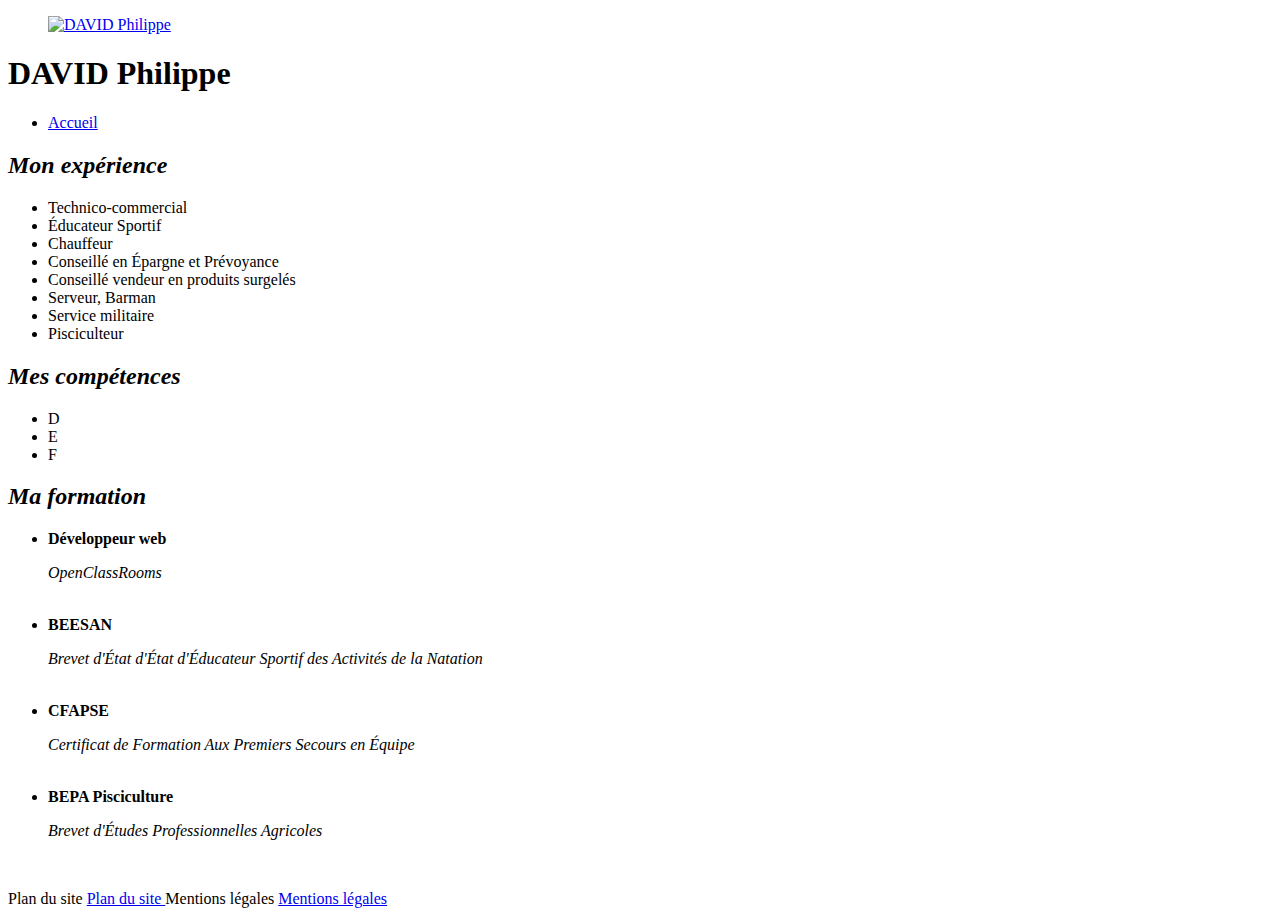
==== index.html @ e21636b9 "remove balise article and aside" ====
<!DOCTYPE html>
<html lang="fr">
<head>
	<meta charset="UTF-8">
	<link rel="stylesheet" type="text/css" href="style.css">
	<title>Curiculum vitae de Philippe DAVID</title>
</head>

<body>
	<header><!-- en_tête_de_page -->
		<figure>
			<a href="images/DAVID_Philippe.jpg" class="DAVID_Philippe"><img src="images/DAVID_Philippe_small.jpg" alt="DAVID Philippe"></a>
		</figure>

		<H1>DAVID Philippe</H1>
	</header>

	<nav><!-- menu -->
		<ul>
			<li><a href="#">Accueil</a></li>
		</ul>
	</nav>

	<section><!-- expérience -->
		<H2><em>Mon expérience</em></H2>
			<ul>
				<li>Technico-commercial</li>
				<li>Éducateur Sportif</li>
				<li>Chauffeur</li>
				<li>Conseillé en Épargne et Prévoyance</li>
				<li>Conseillé vendeur en produits surgelés</li>
				<li>Serveur, Barman</li>
				<li>Service militaire</li>
				<LI>Pisciculteur</LI>
			</ul>
	</section>

	<section><!-- compétences -->
		<H2><em>Mes compétences</em></H2>
			<ul>
				<li>D</li>
				<li>E</li>
				<li>F</li>
			</ul>
	</section>

	<section><!-- formation -->
		<H2><em>Ma formation</em></H2>
			<ul>
				<li><strong>Développeur web</strong><p><em>OpenClassRooms</em></p><br /></li>
					
				<li><strong>BEESAN</strong><p><em>Brevet d'État d'État d'Éducateur Sportif des Activités de la Natation</em></p><br /></li>
					
				<li><strong>CFAPSE</strong><p><em>Certificat de Formation Aux Premiers Secours en Équipe</em></p><br /></li>
					
				<li><strong>BEPA Pisciculture</strong><p><em>Brevet d'Études Professionnelles Agricoles</em></p><br /></li>
					
			</ul>
	</section>

	<footer><!-- pied_de_page -->
		<p>Plan du site
		<a href="#">Plan du site </a>Mentions légales
		<a href="#">Mentions légales </a>
		</p>

	</footer>

</body>
</html>
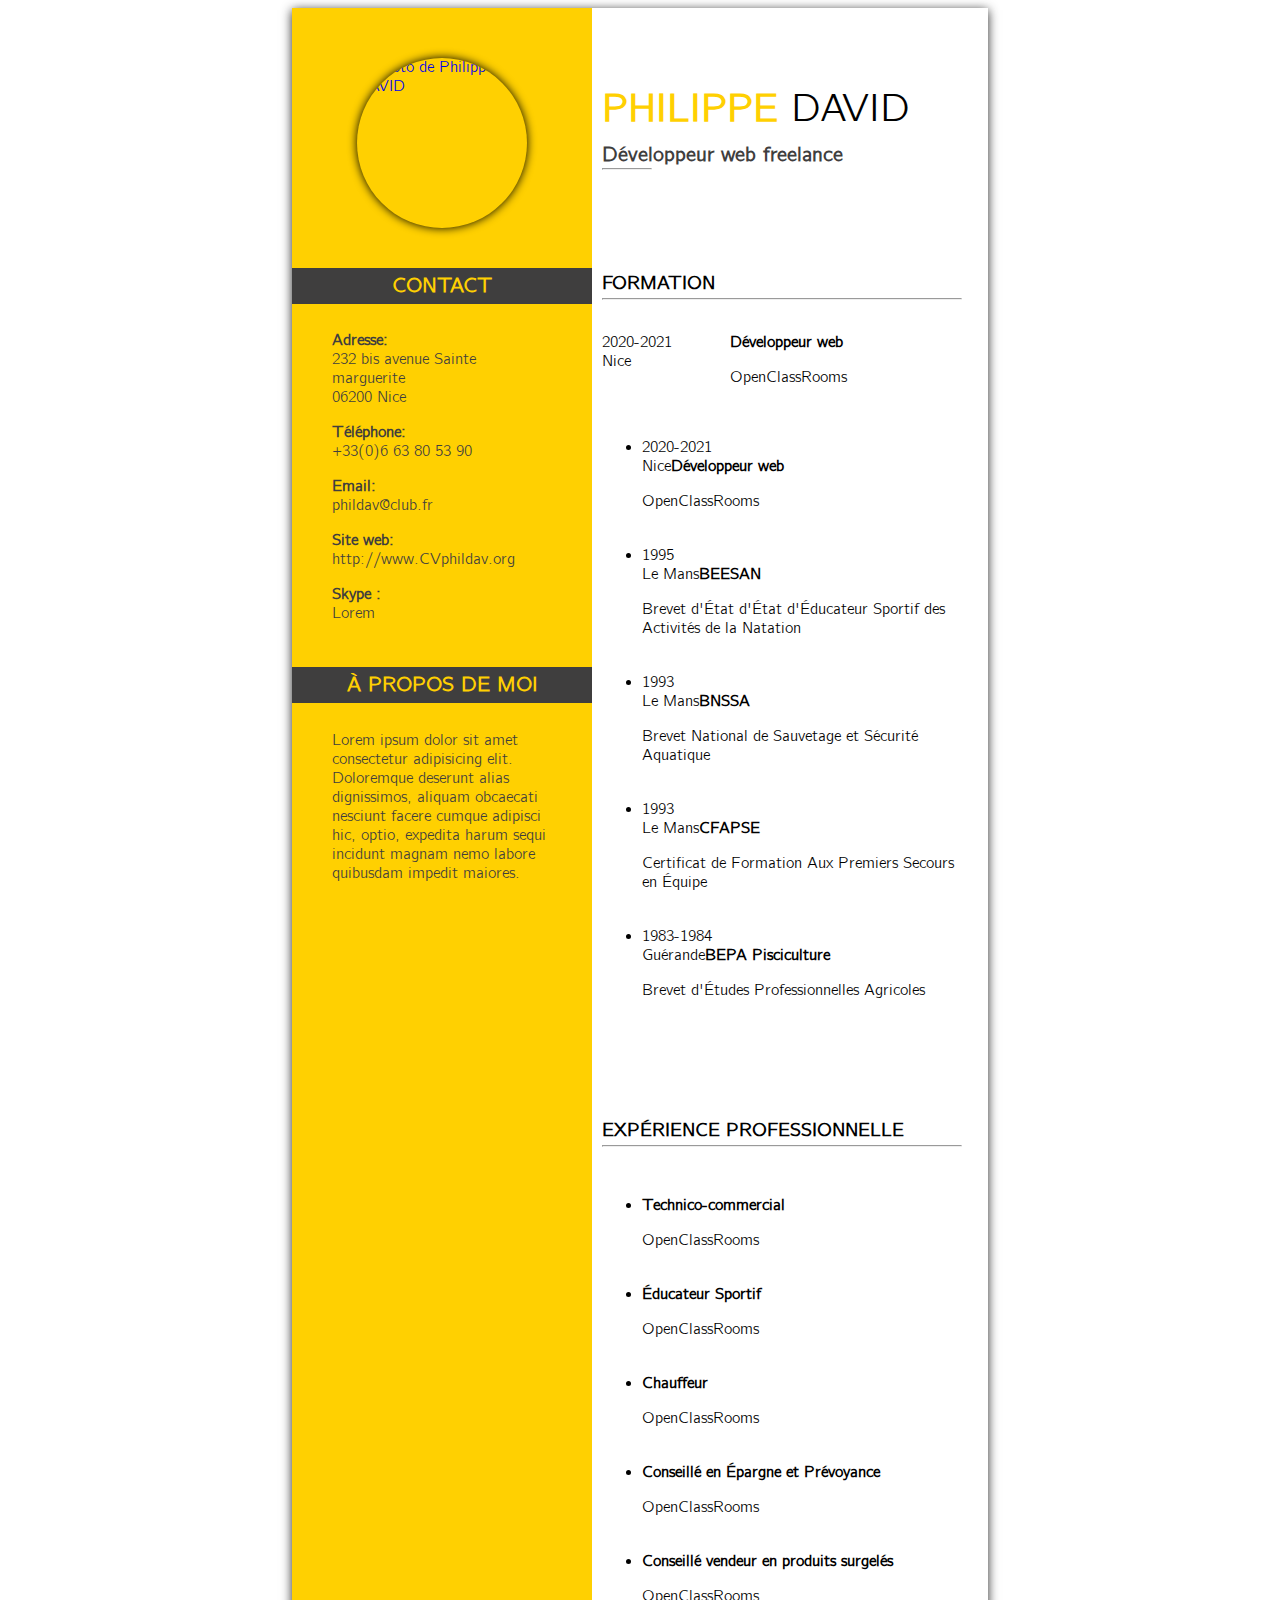
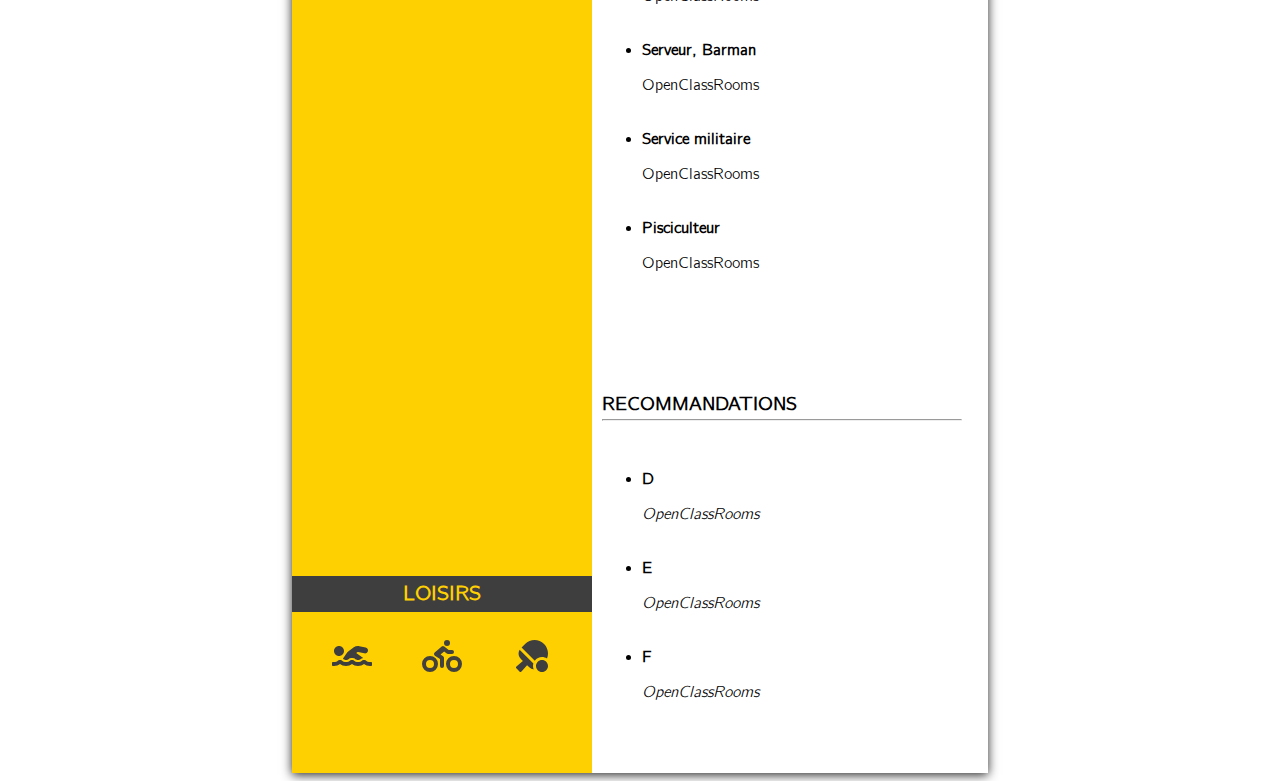
==== commit 7f5eae6e: "Changement de graphisme" ====
--- a/index.html
+++ b/index.html
@@ -2,69 +2,95 @@
 <html lang="fr">
 <head>
 	<meta charset="UTF-8">
-	<link rel="stylesheet" type="text/css" href="style.css">
-	<title>Curiculum vitae de Philippe DAVID</title>
+	<meta name="viewport" content="width=device-width, initial-scale=1.0" />
+	<link rel="stylesheet" href="style.css" />
+	<title>CV de Philippe DAVID</title>
 </head>
 
 <body>
-	<header><!-- en_tête_de_page -->
-		<figure>
-			<a href="images/DAVID_Philippe.jpg" class="DAVID_Philippe"><img src="images/DAVID_Philippe_small.jpg" alt="DAVID Philippe"></a>
-		</figure>
+	<div class="bloc_page">
 
-		<H1>DAVID Philippe</H1>
-	</header>
+		<div id="liseret"><!-- liseret gauche -->
+			<p><a href="images/DAVID_Philippe.jpg" target="_blank"><img src="images/DAVID_Philippe_small.jpg" class="photo_identite" alt="Photo de Philippe DAVID" /></a></p>
+			<section id="contact">
+				<h4 id="titre1">Contact</h4>
+				<p id="adress"><strong>Adresse:</strong><br />232 bis avenue Sainte marguerite<br /> 06200 Nice</p>
+				<p id="tel"><strong>Téléphone:</strong><br />+33(0)6 63 80 53 90</p>
+				<p id="email"><strong>Email:</strong><br />phildav@club.fr</p>
+				<p id="site"><strong>Site web:</strong><br />http://www.CVphildav.org</p>
+				<p id="skype"><strong>Skype :</strong><br />Lorem</p>
+			</section>
 
-	<nav><!-- menu -->
-		<ul>
-			<li><a href="#">Accueil</a></li>
-		</ul>
-	</nav>
+			<section id="apropos">
+				<h4 id="titre2">à propos de moi</h4>
+				<p id="text1">Lorem ipsum dolor sit amet consectetur adipisicing elit. Doloremque deserunt alias dignissimos, aliquam obcaecati nesciunt facere cumque adipisci hic, optio, expedita harum sequi incidunt magnam nemo labore quibusdam impedit maiores.</p>
+			</section>
 
-	<section><!-- expérience -->
-		<H2><em>Mon expérience</em></H2>
-			<ul>
-				<li>Technico-commercial</li>
-				<li>Éducateur Sportif</li>
-				<li>Chauffeur</li>
-				<li>Conseillé en Épargne et Prévoyance</li>
-				<li>Conseillé vendeur en produits surgelés</li>
-				<li>Serveur, Barman</li>
-				<li>Service militaire</li>
-				<LI>Pisciculteur</LI>
-			</ul>
-	</section>
+			<section id="loisirs">
+				<h4 id="titre3">Loisirs</h4>
+				<div id="icons">
+					<img src="images/swimmer-solid.svg" class="natation" alt="Natation">
+					<img src="images/biking-solid.svg" class="vtt" alt="VTT">
+					<img src="images/table-tennis-solid.svg" class="ping_pong" alt="Ping-pong">
+				</div>
+				</section>
+		</div>
+		
+		<div id="Conteneur">
+			<header><!-- en_tête_de_page -->
+				<H1>Philippe <span>DAVID</span></H1>
+				<H2>Développeur web freelance</H2>
+				<div class="trait_dessous_develo"><hr></div>
+			</header>
 
-	<section><!-- compétences -->
-		<H2><em>Mes compétences</em></H2>
-			<ul>
-				<li>D</li>
-				<li>E</li>
-				<li>F</li>
-			</ul>
-	</section>
+			<section id="formation"><!-- formation -->
+				<H3>Formation</H3>
+				<div class="trait_dessous_formation"><hr></div>
+				<div class="dates_detail">
+					<div class="petite">
+						2020-2021<br />Nice
+					</div>
+					<div class="grande">
+						<strong>Développeur web</strong><p>OpenClassRooms</p><br />
+					</div>
+				</div>
+			
 
-	<section><!-- formation -->
-		<H2><em>Ma formation</em></H2>
-			<ul>
-				<li><strong>Développeur web</strong><p><em>OpenClassRooms</em></p><br /></li>
-					
-				<li><strong>BEESAN</strong><p><em>Brevet d'État d'État d'Éducateur Sportif des Activités de la Natation</em></p><br /></li>
-					
-				<li><strong>CFAPSE</strong><p><em>Certificat de Formation Aux Premiers Secours en Équipe</em></p><br /></li>
-					
-				<li><strong>BEPA Pisciculture</strong><p><em>Brevet d'Études Professionnelles Agricoles</em></p><br /></li>
-					
-			</ul>
-	</section>
+					<ul>
+						<li>2020-2021<br />Nice<strong>Développeur web</strong><p>OpenClassRooms</p><br /></li>
+						<li>1995<br />Le Mans<strong>BEESAN</strong><p>Brevet d'État d'État d'Éducateur Sportif des Activités de la Natation</p><br /></li>
+						<li>1993<br />Le Mans<strong>BNSSA</strong><p>Brevet National de Sauvetage et Sécurité Aquatique</p><br /></li>
+						<li>1993<br />Le Mans<strong>CFAPSE</strong><p>Certificat de Formation Aux Premiers Secours en Équipe</p><br /></li>					
+						<li>1983-1984<br />Guérande<strong>BEPA Pisciculture</strong><p>Brevet d'Études Professionnelles Agricoles</p><br /></li>
+					</ul>
+			</section>
 
-	<footer><!-- pied_de_page -->
-		<p>Plan du site
-		<a href="#">Plan du site </a>Mentions légales
-		<a href="#">Mentions légales </a>
-		</p>
+			<section id="experience"><!-- expérience -->
+				<H3>Expérience professionnelle</H3>
+				<div class="trait_dessous_experience"><hr></div>
+					<ul>
+						<li><strong>Technico-commercial</strong><p>OpenClassRooms</p><br /></li>
+						<li><strong>Éducateur Sportif</strong><p>OpenClassRooms</p><br /></li>
+						<li><strong>Chauffeur</strong><p>OpenClassRooms</p><br /></li>
+						<li><strong>Conseillé en Épargne et Prévoyance</strong><p>OpenClassRooms</p><br /></li>
+						<li><strong>Conseillé vendeur en produits surgelés</strong><p>OpenClassRooms</p><br /></li>
+						<li><strong>Serveur, Barman</strong><p>OpenClassRooms</p><br /></li>
+						<li><strong>Service militaire</strong><p>OpenClassRooms</p><br /></li>
+						<LI><strong>Pisciculteur</strong><p>OpenClassRooms</p><br /></LI>
+					</ul>
+			</section>
+			
+			<section id="recommandations"><!-- recommandations -->
+				<H3>Recommandations</H3>
+				<div class="trait_dessous_recommandations"><hr></div>
+					<ul>
+						<li><strong>D</strong><p><em>OpenClassRooms</em></p><br /></li>
+						<li><strong>E</strong><p><em>OpenClassRooms</em></p><br /></li>
+						<li><strong>F</strong><p><em>OpenClassRooms</em></p><br /></li>
+					</ul>
+			</section>
+		</div>
 
-	</footer>
-
+	</div>
 </body>
 </html>
--- a/style.css
+++ b/style.css
@@ -0,0 +1,251 @@
+@font-face {
+    font-family: 'cmu_brightroman';
+    src: url('fonts/cmunbmr-webfont.eot');
+    src: url('fonts/cmunbmr-webfont.eot?#iefix') format('embedded-opentype'),
+         url('fonts/cmunbmr-webfont.woff2') format('woff2'),
+         url('fonts/cmunbmr-webfont.woff') format('woff'),
+         url('fonts/cmunbmr-webfont.ttf') format('truetype'),
+         url('fonts/cmunbmr-webfont.svg#cmu_brightroman') format('svg');
+    font-weight: normal;
+    font-style: normal;
+}
+
+body
+{
+	background-color: rgb(255, 255, 255);
+}
+
+.bloc_page
+{
+	background-color: rgb(255, 255, 255);
+	font-family: 'cmu_brightroman';
+	max-width: 55%;
+	margin: 0 auto;
+	display: flex;
+	flex-direction: column;
+	align-items: stretch;
+	box-shadow: 0px 2px 10px rgb(40, 40, 40);
+	position: relative;
+	height: auto;
+}
+
+#liseret
+{
+	background-color:rgb(255, 208, 1);
+	position: absolute;
+	top: 0; bottom: 0;
+	width: 300px;
+	text-align: left;
+	vertical-align: top;
+	color: rgb(63, 62, 62);
+	margin-right: 100px;
+	display: flex;
+	flex-direction: column;
+}
+
+.photo_identite
+{
+	width: 170px;
+	height: 170px;
+	overflow:hidden;
+	max-width: 170px;
+	border-radius:100px;
+	-webkit-border-radius:100px;
+	-moz-border-radius:100px;
+	box-shadow: 0 0 10px rgb(0, 0, 0);
+	position: absolute;
+	top: 50px; left: 65px;
+}
+
+h1
+{
+	text-align: left;
+	text-transform: uppercase;
+	color: rgb(255, 208, 1);
+	font-size: 2.5em;
+}
+
+h1 span
+{
+	color: rgb(0, 0, 0);
+	font-weight: normal;
+}
+
+
+h2
+{
+	text-align: left;
+	color: rgb(63, 62, 62);
+	margin-top: -20px;
+	font-size: 1.3em;
+}
+
+h3
+{
+	text-align: left;
+	text-transform: uppercase;
+	color: rgb(0, 0, 0);
+	margin-bottom: 20px;
+}
+h4
+{
+	text-align: center;
+	background-color: rgb(63, 62, 62);
+	text-transform: uppercase;
+	color: rgb(255, 208, 1);
+	padding: 5px;
+	font-size: 1.3em;
+}
+
+#titre1:hover, #titre2:hover, #titre3:hover
+{
+	text-shadow: 0 2px 4px black;
+	color: rgb(255, 255, 255);
+}
+h4:hover
+{
+background-color: gray;
+}
+
+#Conteneur
+{
+	width: 69%;
+	height: auto;
+	top: 0; bottom: 0; left: 190px;
+	display: flex;
+	flex-direction: column;
+	position: relative;
+	margin-bottom: 20px;
+}
+
+#adress, #tel, #email, #site, #skype, #text1
+{
+	padding-left: 40px;
+	padding-right: 40px;
+}
+
+header
+{
+	display: flex;
+	flex-direction: column;
+	margin-left: 25%;
+	margin-top: 50px;
+
+}
+
+#formation
+{
+	display: flex;
+	flex-direction: column;
+	margin-left: 25%;
+	margin-top: 50px;
+}
+
+#experience
+{
+	display: flex;
+	flex-direction: column;
+	margin-left: 25%;
+	margin-top: 50px;
+}
+
+#recommandations
+{
+	display: flex;
+	flex-direction: column;
+	margin-left: 25%;
+	margin-top: 50px;
+}
+
+#contact
+{
+	margin-top: 200px;
+}
+
+#loisirs
+{
+	margin-top: 1250px;
+}
+
+#icons
+{
+	padding-left: 40px;
+	padding-right: 40px;
+	display: flex;
+	justify-content: space-between;
+}
+
+.natation
+{
+	width: 40px;
+	height: 32px;
+	background-repeat: no-repeat;
+}
+
+.vtt
+{
+	width: 40px;
+	height: 32px;
+	background-repeat: no-repeat;
+
+}
+
+.ping_pong
+{
+	width: 40px;
+	height: 32px;
+	background-repeat: no-repeat;
+}
+
+.trait_dessous_develo
+{
+	width: 50px;
+	position: relative;
+	top: -25px; left: 0px;
+
+}
+
+.trait_dessous_formation
+{
+	width: 100%;
+	position: relative;
+	top: -25px; left: 0px;
+
+}
+
+.trait_dessous_experience
+{
+	width: 100%;
+	position: relative;
+	top: -25px; left: 0px;
+
+}
+
+.trait_dessous_recommandations
+{
+	width: 100%;
+	position: relative;
+	top: -25px; left: 0px;
+}
+
+.dates_detail
+{
+	display: flex;
+	justify-content: space-between;
+}
+
+.petite
+{
+	flex-grow: 1;
+}
+
+.grande
+{
+	flex-grow: 2;
+}
+
+@media all and (max-width: 1024px)
+{
+
+
+}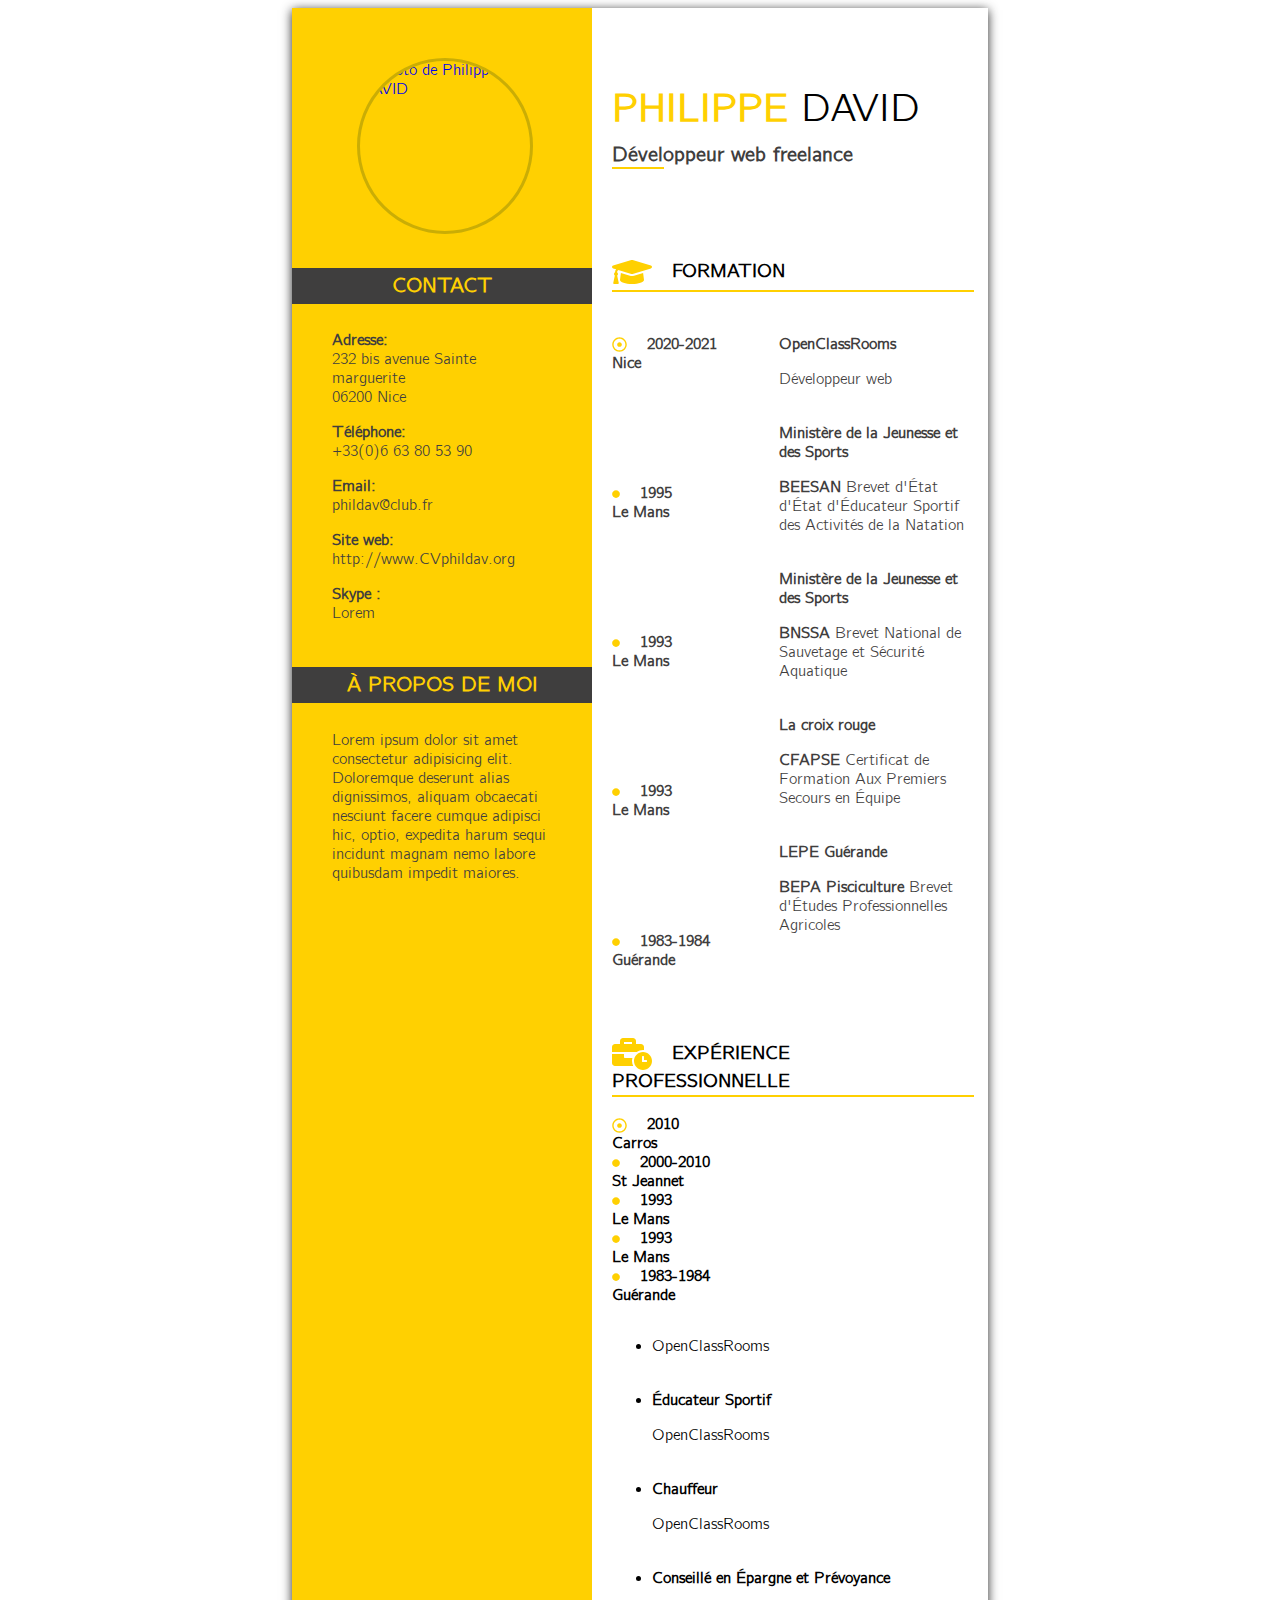
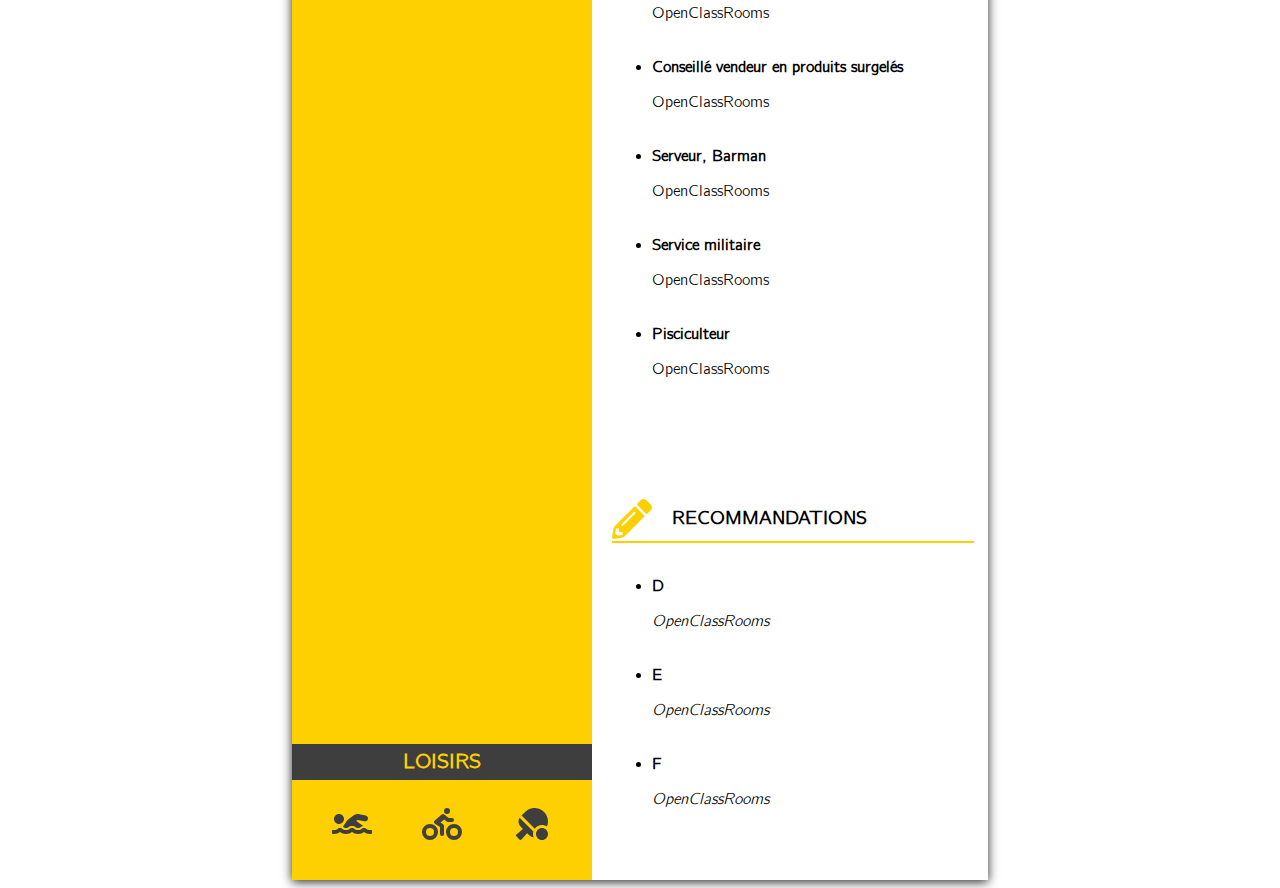
==== commit c18c57e2: "Soulignements en jaune et placement des icones" ====
--- a/index.html
+++ b/index.html
@@ -40,36 +40,47 @@
 			<header><!-- en_tête_de_page -->
 				<H1>Philippe <span>DAVID</span></H1>
 				<H2>Développeur web freelance</H2>
-				<div class="trait_dessous_develo"><hr></div>
+				<div class="trait_dessous_develo"></div>
 			</header>
 
 			<section id="formation"><!-- formation -->
-				<H3>Formation</H3>
-				<div class="trait_dessous_formation"><hr></div>
+				<H3><img src="images/graduation-cap-solid.svg" alt="icon_formation" class="ico_formation">Formation</H3>
+				<div class="trait_dessous_formation"></div>
 				<div class="dates_detail">
 					<div class="petite">
-						2020-2021<br />Nice
+						<strong><img src="images/dot-circle-regular.svg" alt="actuel" class="ico_actuel">2020-2021<br />Nice<br /></strong>
+						<strong><img src="images/circle-solid.svg" alt="ancien_poste" class="ico_ancien">1995<br />Le Mans<br /></strong>
+						<strong><img src="images/circle-solid.svg" alt="ancien_poste" class="ico_ancien">1993<br />Le Mans<br /></strong>
+						<strong><img src="images/circle-solid.svg" alt="ancien_poste" class="ico_ancien">1993<br />Le Mans<br /></strong>
+						<strong><img src="images/circle-solid.svg" alt="ancien_poste" class="ico_ancien">1983-1984<br />Guérande<br /></strong>
 					</div>
 					<div class="grande">
-						<strong>Développeur web</strong><p>OpenClassRooms</p><br />
+						<strong>OpenClassRooms</strong><p>Développeur web</p><br />
+						<strong>Ministère de la Jeunesse et des Sports</strong><p><strong>BEESAN </strong> Brevet d'État d'État d'Éducateur Sportif des Activités de la Natation</p><br />
+						<strong>Ministère de la Jeunesse et des Sports</strong><p><strong>BNSSA </strong>Brevet National de Sauvetage et Sécurité Aquatique</p><br />
+						<strong>La croix rouge</strong><p><strong>CFAPSE </strong>Certificat de Formation Aux Premiers Secours en Équipe</p><br />
+						<strong>LEPE Guérande</strong><p><strong>BEPA Pisciculture </strong>Brevet d'Études Professionnelles Agricoles</p><br />
 					</div>
 				</div>
-			
-
-					<ul>
-						<li>2020-2021<br />Nice<strong>Développeur web</strong><p>OpenClassRooms</p><br /></li>
-						<li>1995<br />Le Mans<strong>BEESAN</strong><p>Brevet d'État d'État d'Éducateur Sportif des Activités de la Natation</p><br /></li>
-						<li>1993<br />Le Mans<strong>BNSSA</strong><p>Brevet National de Sauvetage et Sécurité Aquatique</p><br /></li>
-						<li>1993<br />Le Mans<strong>CFAPSE</strong><p>Certificat de Formation Aux Premiers Secours en Équipe</p><br /></li>					
-						<li>1983-1984<br />Guérande<strong>BEPA Pisciculture</strong><p>Brevet d'Études Professionnelles Agricoles</p><br /></li>
-					</ul>
 			</section>
 
 			<section id="experience"><!-- expérience -->
-				<H3>Expérience professionnelle</H3>
-				<div class="trait_dessous_experience"><hr></div>
+				<H3><img src="images/business-time-solid.svg" alt="icon_business" class="ico_business">Expérience professionnelle</H3>
+				<div class="trait_dessous_experience"></div>
+				<div class="dates_detail">
+					<div class="small">
+						<strong><img src="images/dot-circle-regular.svg" alt="actuel" class="ico_actuel">2010<br />Carros<br /></strong>
+						<strong><img src="images/circle-solid.svg" alt="ancien_poste" class="ico_ancien">2000-2010<br />St Jeannet<br /></strong>
+						<strong><img src="images/circle-solid.svg" alt="ancien_poste" class="ico_ancien">1993<br />Le Mans<br /></strong>
+						<strong><img src="images/circle-solid.svg" alt="ancien_poste" class="ico_ancien">1993<br />Le Mans<br /></strong>
+						<strong><img src="images/circle-solid.svg" alt="ancien_poste" class="ico_ancien">1983-1984<br />Guérande<br /></strong>
+
+					</div>
+
+				</div>
+
 					<ul>
-						<li><strong>Technico-commercial</strong><p>OpenClassRooms</p><br /></li>
+						<li><p>OpenClassRooms</p><br /></li>
 						<li><strong>Éducateur Sportif</strong><p>OpenClassRooms</p><br /></li>
 						<li><strong>Chauffeur</strong><p>OpenClassRooms</p><br /></li>
 						<li><strong>Conseillé en Épargne et Prévoyance</strong><p>OpenClassRooms</p><br /></li>
@@ -81,8 +92,8 @@
 			</section>
 			
 			<section id="recommandations"><!-- recommandations -->
-				<H3>Recommandations</H3>
-				<div class="trait_dessous_recommandations"><hr></div>
+				<H3><img src="images/pencil-alt-solid.svg" alt="icon_recommandations" class="ico_recommandations">Recommandations</H3>
+				<div class="trait_dessous_recommandations"></div>
 					<ul>
 						<li><strong>D</strong><p><em>OpenClassRooms</em></p><br /></li>
 						<li><strong>E</strong><p><em>OpenClassRooms</em></p><br /></li>
--- a/style.css
+++ b/style.css
@@ -38,9 +38,9 @@
 	text-align: left;
 	vertical-align: top;
 	color: rgb(63, 62, 62);
-	margin-right: 100px;
-	display: flex;
-	flex-direction: column;
+	display: flex;
+	flex-direction: column;
+	flex-grow: 1;
 }
 
 .photo_identite
@@ -52,9 +52,15 @@
 	border-radius:100px;
 	-webkit-border-radius:100px;
 	-moz-border-radius:100px;
-	box-shadow: 0 0 10px rgb(0, 0, 0);
+	border: 3px solid rgb(202, 173, 5);
 	position: absolute;
 	top: 50px; left: 65px;
+}
+
+.photo_identite:hover
+{
+	border: 2px solid white;
+	box-shadow: 0 0 10px rgb(0, 0, 0);
 }
 
 h1
@@ -111,11 +117,44 @@
 {
 	width: 69%;
 	height: auto;
-	top: 0; bottom: 0; left: 190px;
-	display: flex;
-	flex-direction: column;
-	position: relative;
+	top: 0; bottom: 0; left: 0;
+	display: flex;
+	flex-direction: column;
 	margin-bottom: 20px;
+	flex-grow: 2;
+	margin-left: 200px;
+}
+
+.ico_formation, .ico_business, .ico_recommandations
+{
+	width: 40px;
+	height: auto;
+	vertical-align: middle;
+	margin-right: 20px;
+}
+
+.ico_actuel
+{
+	width: 15px;
+	height: auto;
+	vertical-align: middle;
+	margin-right: 20px;
+	align-items: flex-start;
+}
+
+.ico_ancien
+{
+	width: 8px;
+	height: auto;
+	vertical-align: middle;
+	margin-right: 20px;
+	align-items: flex-start;
+}
+
+h3:hover
+{
+	color: rgb(255, 208, 1);
+	font-weight: bold;
 }
 
 #adress, #tel, #email, #site, #skype, #text1
@@ -137,6 +176,7 @@
 {
 	display: flex;
 	flex-direction: column;
+	justify-content: center;
 	margin-left: 25%;
 	margin-top: 50px;
 }
@@ -164,7 +204,9 @@
 
 #loisirs
 {
-	margin-top: 1250px;
+	position: absolute;
+	width: 100%;
+	bottom: 40px;
 }
 
 #icons
@@ -201,31 +243,32 @@
 {
 	width: 50px;
 	position: relative;
-	top: -25px; left: 0px;
-
+	top: -18px; left: 0px;
+	border: 1px solid rgb(255, 208, 1);
 }
 
 .trait_dessous_formation
 {
 	width: 100%;
 	position: relative;
-	top: -25px; left: 0px;
-
+	top: -18px; left: 0px;
+	border: 1px solid rgb(255, 208, 1);
 }
 
 .trait_dessous_experience
 {
 	width: 100%;
 	position: relative;
-	top: -25px; left: 0px;
-
+	top: -18px; left: 0px;
+	border: 1px solid rgb(255, 208, 1);
 }
 
 .trait_dessous_recommandations
 {
 	width: 100%;
 	position: relative;
-	top: -25px; left: 0px;
+	top: -18px; left: 0px;
+	border: 1px solid rgb(255, 208, 1);
 }
 
 .dates_detail
@@ -236,12 +279,31 @@
 
 .petite
 {
-	flex-grow: 1;
+	margin-top: 25px;
+	flex-grow: 0.8;
+	width: 150px;
+	display: flex;
+	flex-direction: column;
+	justify-content: space-between;
+	color: rgb(63, 62, 62);
+	text-align: left;
 }
 
 .grande
 {
+	margin-top: 25px;
 	flex-grow: 2;
+	width: 150px;
+	display: flex;
+	flex-direction: column;
+	justify-content: space-between;
+	color: rgb(63, 62, 62);
+	text-align: left;
+}
+
+p
+{
+	font-size: 1em;
 }
 
 @media all and (max-width: 1024px)
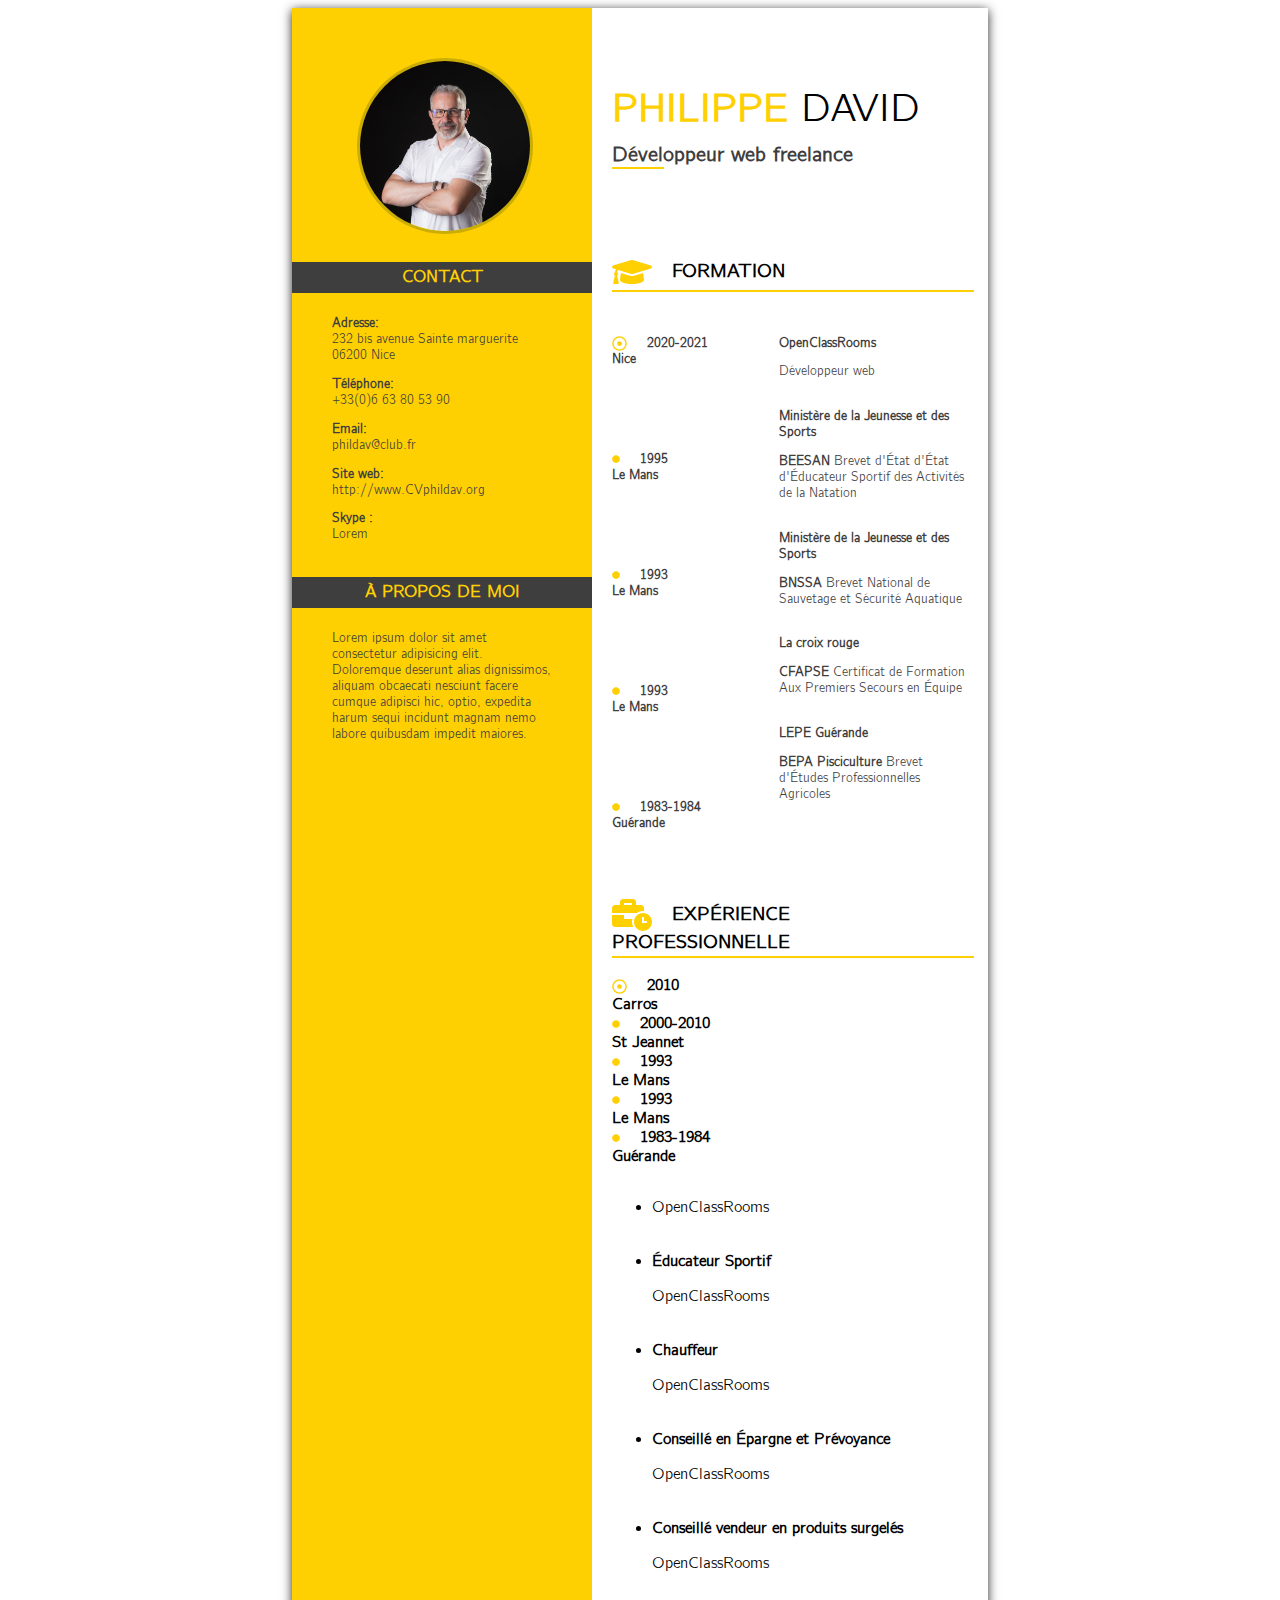
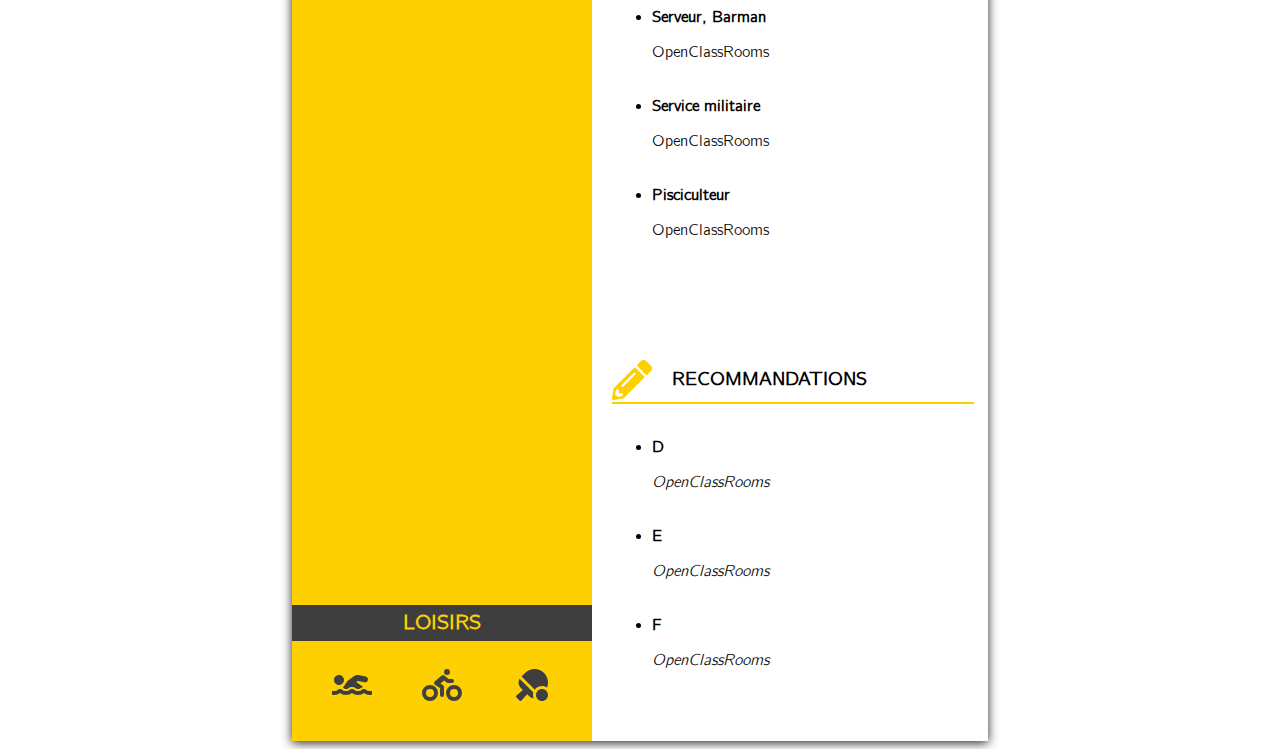
==== commit 9deb2118: "changement photo identité et modif taille police des sections" ====
--- a/index.html
+++ b/index.html
@@ -11,7 +11,7 @@
 	<div class="bloc_page">
 
 		<div id="liseret"><!-- liseret gauche -->
-			<p><a href="images/DAVID_Philippe.jpg" target="_blank"><img src="images/DAVID_Philippe_small.jpg" class="photo_identite" alt="Photo de Philippe DAVID" /></a></p>
+			<p><a href="images/Philippe_DAVID.jpg" target="_blank"><img src="images/Philippe_DAVID_small.jpg" class="photo_identite" alt="Photo de Philippe DAVID" /></a></p>
 			<section id="contact">
 				<h4 id="titre1">Contact</h4>
 				<p id="adress"><strong>Adresse:</strong><br />232 bis avenue Sainte marguerite<br /> 06200 Nice</p>
--- a/style.css
+++ b/style.css
@@ -200,6 +200,11 @@
 #contact
 {
 	margin-top: 200px;
+	font-size: 0.8em;
+}
+#contact, #apropos
+{
+	font-size: 0.8em;
 }
 
 #loisirs
@@ -287,6 +292,7 @@
 	justify-content: space-between;
 	color: rgb(63, 62, 62);
 	text-align: left;
+	font-size: 0.8em;
 }
 
 .grande
@@ -299,12 +305,9 @@
 	justify-content: space-between;
 	color: rgb(63, 62, 62);
 	text-align: left;
-}
-
-p
-{
-	font-size: 1em;
-}
+	font-size: 0.8em;
+}
+
 
 @media all and (max-width: 1024px)
 {
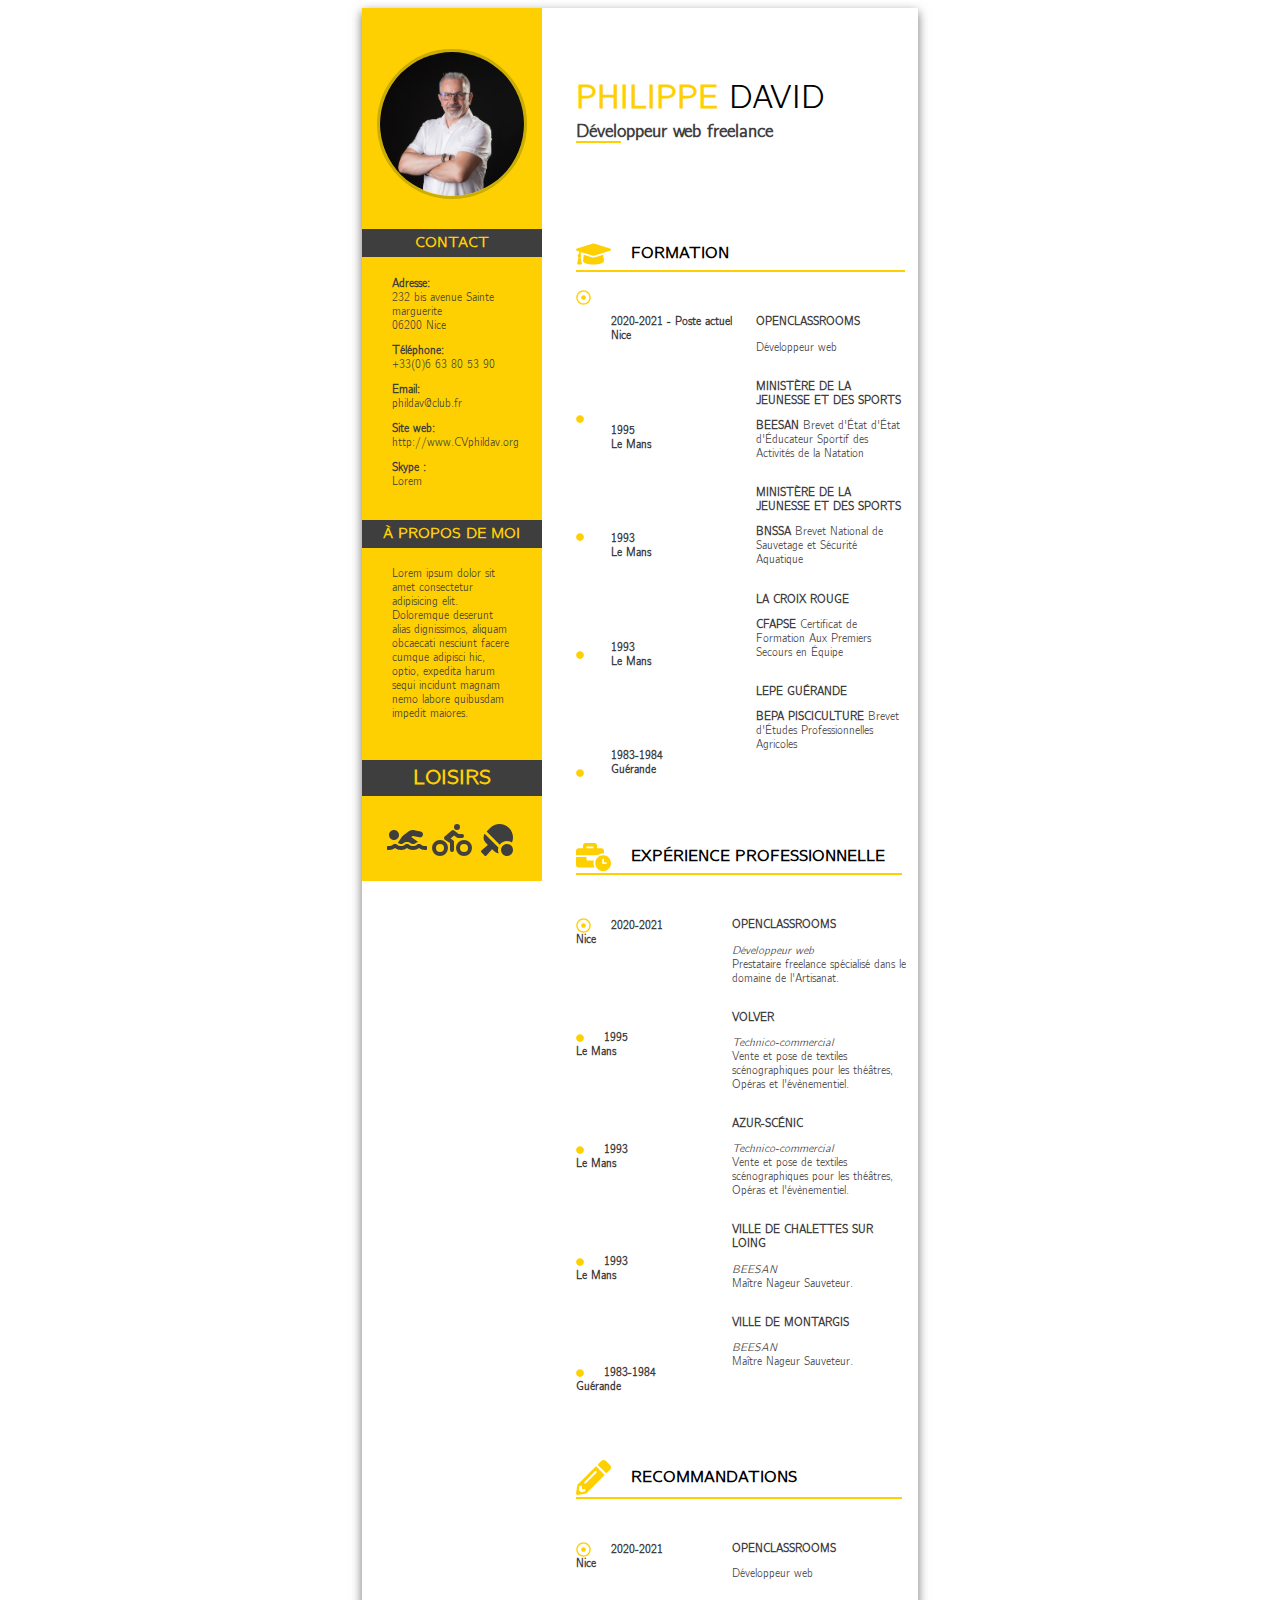
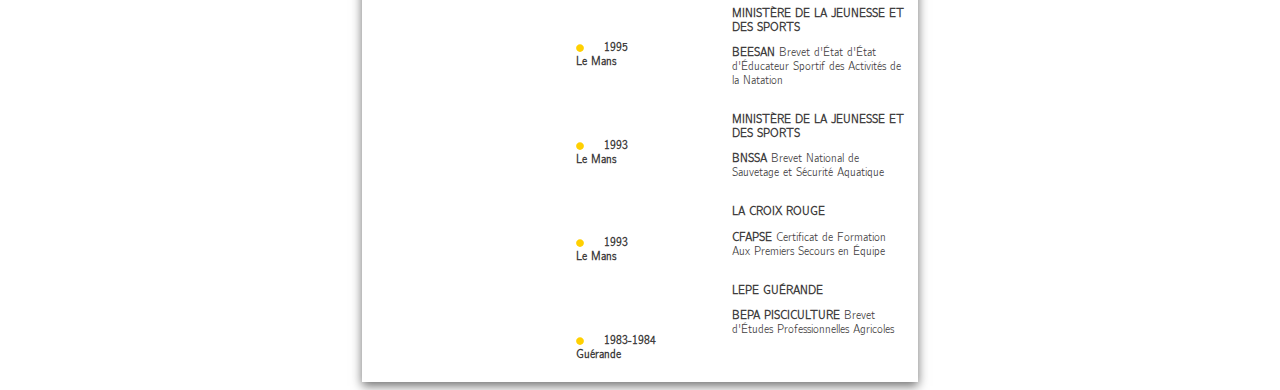
==== commit aa8b2990: "Divers modifs du CSS, ajout de la div parcourt et des @media" ====
--- a/index.html
+++ b/index.html
@@ -10,7 +10,7 @@
 <body>
 	<div class="bloc_page">
 
-		<div id="liseret"><!-- liseret gauche -->
+		<div class="liseret"><!-- liseret gauche, first column big screen and second column small screen-->
 			<p><a href="images/Philippe_DAVID.jpg" target="_blank"><img src="images/Philippe_DAVID_small.jpg" class="photo_identite" alt="Photo de Philippe DAVID" /></a></p>
 			<section id="contact">
 				<h4 id="titre1">Contact</h4>
@@ -36,24 +36,33 @@
 				</section>
 		</div>
 		
-		<div id="Conteneur">
+		<div class="conteneur"><!-- First column small screen and second column big screen-->
 			<header><!-- en_tête_de_page -->
 				<H1>Philippe <span>DAVID</span></H1>
 				<H2>Développeur web freelance</H2>
 				<div class="trait_dessous_develo"></div>
 			</header>
-
+		<div class="parcourt">
 			<section id="formation"><!-- formation -->
 				<H3><img src="images/graduation-cap-solid.svg" alt="icon_formation" class="ico_formation">Formation</H3>
 				<div class="trait_dessous_formation"></div>
 				<div class="dates_detail">
+					<div class="icons_left">
+						<img src="images/dot-circle-regular.svg" alt="actuel" class="ico_actuel">
+						<img src="images/circle-solid.svg" alt="ancien_poste" class="ico_ancien">
+						<img src="images/circle-solid.svg" alt="ancien_poste" class="ico_ancien">
+						<img src="images/circle-solid.svg" alt="ancien_poste" class="ico_ancien">
+						<img src="images/circle-solid.svg" alt="ancien_poste" class="ico_ancien">
+					</div>
+
 					<div class="petite">
-						<strong><img src="images/dot-circle-regular.svg" alt="actuel" class="ico_actuel">2020-2021<br />Nice<br /></strong>
-						<strong><img src="images/circle-solid.svg" alt="ancien_poste" class="ico_ancien">1995<br />Le Mans<br /></strong>
-						<strong><img src="images/circle-solid.svg" alt="ancien_poste" class="ico_ancien">1993<br />Le Mans<br /></strong>
-						<strong><img src="images/circle-solid.svg" alt="ancien_poste" class="ico_ancien">1993<br />Le Mans<br /></strong>
-						<strong><img src="images/circle-solid.svg" alt="ancien_poste" class="ico_ancien">1983-1984<br />Guérande<br /></strong>
+						<strong>2020-2021 - Poste actuel<br />Nice<br /></strong>
+						<strong>1995<br />Le Mans<br /></strong>
+						<strong>1993<br />Le Mans<br /></strong>
+						<strong>1993<br />Le Mans<br /></strong>
+						<strong>1983-1984<br />Guérande<br /></strong>
 					</div>
+
 					<div class="grande">
 						<strong>OpenClassRooms</strong><p>Développeur web</p><br />
 						<strong>Ministère de la Jeunesse et des Sports</strong><p><strong>BEESAN </strong> Brevet d'État d'État d'Éducateur Sportif des Activités de la Natation</p><br />
@@ -68,37 +77,44 @@
 				<H3><img src="images/business-time-solid.svg" alt="icon_business" class="ico_business">Expérience professionnelle</H3>
 				<div class="trait_dessous_experience"></div>
 				<div class="dates_detail">
-					<div class="small">
-						<strong><img src="images/dot-circle-regular.svg" alt="actuel" class="ico_actuel">2010<br />Carros<br /></strong>
-						<strong><img src="images/circle-solid.svg" alt="ancien_poste" class="ico_ancien">2000-2010<br />St Jeannet<br /></strong>
+					<div class="petite">
+						<strong><img src="images/dot-circle-regular.svg" alt="actuel" class="ico_actuel">2020-2021<br />Nice<br /></strong>
+						<strong><img src="images/circle-solid.svg" alt="ancien_poste" class="ico_ancien">1995<br />Le Mans<br /></strong>
 						<strong><img src="images/circle-solid.svg" alt="ancien_poste" class="ico_ancien">1993<br />Le Mans<br /></strong>
 						<strong><img src="images/circle-solid.svg" alt="ancien_poste" class="ico_ancien">1993<br />Le Mans<br /></strong>
 						<strong><img src="images/circle-solid.svg" alt="ancien_poste" class="ico_ancien">1983-1984<br />Guérande<br /></strong>
-
 					</div>
 
+					<div class="grande">
+						<strong>OpenClassRooms</strong><p><em>Développeur web</em><br />Prestataire freelance spécialisé dans le domaine de l'Artisanat.</p><br />
+						<strong>Volver</strong><p><em>Technico-commercial</em><br />Vente et pose de textiles scénographiques pour les théâtres, Opéras et l'évènementiel.</p><br />
+						<strong>Azur-scénic</strong><p><em>Technico-commercial</em><br />Vente et pose de textiles scénographiques pour les théâtres, Opéras et l'évènementiel.</p><br />
+						<strong>Ville de Chalettes sur Loing</strong><p><em>BEESAN</em><br />Maître Nageur Sauveteur.</p><br />
+						<strong>Ville de Montargis</strong><p><em>BEESAN</em><br />Maître Nageur Sauveteur.</p><br />
+					</div>
 				</div>
-
-					<ul>
-						<li><p>OpenClassRooms</p><br /></li>
-						<li><strong>Éducateur Sportif</strong><p>OpenClassRooms</p><br /></li>
-						<li><strong>Chauffeur</strong><p>OpenClassRooms</p><br /></li>
-						<li><strong>Conseillé en Épargne et Prévoyance</strong><p>OpenClassRooms</p><br /></li>
-						<li><strong>Conseillé vendeur en produits surgelés</strong><p>OpenClassRooms</p><br /></li>
-						<li><strong>Serveur, Barman</strong><p>OpenClassRooms</p><br /></li>
-						<li><strong>Service militaire</strong><p>OpenClassRooms</p><br /></li>
-						<LI><strong>Pisciculteur</strong><p>OpenClassRooms</p><br /></LI>
-					</ul>
 			</section>
 			
 			<section id="recommandations"><!-- recommandations -->
 				<H3><img src="images/pencil-alt-solid.svg" alt="icon_recommandations" class="ico_recommandations">Recommandations</H3>
 				<div class="trait_dessous_recommandations"></div>
-					<ul>
-						<li><strong>D</strong><p><em>OpenClassRooms</em></p><br /></li>
-						<li><strong>E</strong><p><em>OpenClassRooms</em></p><br /></li>
-						<li><strong>F</strong><p><em>OpenClassRooms</em></p><br /></li>
-					</ul>
+				<div class="dates_detail">
+					<div class="petite">
+						<strong><img src="images/dot-circle-regular.svg" alt="actuel" class="ico_actuel">2020-2021<br />Nice<br /></strong>
+						<strong><img src="images/circle-solid.svg" alt="ancien_poste" class="ico_ancien">1995<br />Le Mans<br /></strong>
+						<strong><img src="images/circle-solid.svg" alt="ancien_poste" class="ico_ancien">1993<br />Le Mans<br /></strong>
+						<strong><img src="images/circle-solid.svg" alt="ancien_poste" class="ico_ancien">1993<br />Le Mans<br /></strong>
+						<strong><img src="images/circle-solid.svg" alt="ancien_poste" class="ico_ancien">1983-1984<br />Guérande<br /></strong>
+					</div>
+
+					<div class="grande">
+						<strong>OpenClassRooms</strong><p>Développeur web</p><br />
+						<strong>Ministère de la Jeunesse et des Sports</strong><p><strong>BEESAN </strong> Brevet d'État d'État d'Éducateur Sportif des Activités de la Natation</p><br />
+						<strong>Ministère de la Jeunesse et des Sports</strong><p><strong>BNSSA </strong>Brevet National de Sauvetage et Sécurité Aquatique</p><br />
+						<strong>La croix rouge</strong><p><strong>CFAPSE </strong>Certificat de Formation Aux Premiers Secours en Équipe</p><br />
+						<strong>LEPE Guérande</strong><p><strong>BEPA Pisciculture </strong>Brevet d'Études Professionnelles Agricoles</p><br />
+					</div>
+				</div>
 			</section>
 		</div>
 
--- a/style.css
+++ b/style.css
@@ -17,44 +17,40 @@
 
 .bloc_page
 {
-	background-color: rgb(255, 255, 255);
 	font-family: 'cmu_brightroman';
-	max-width: 55%;
+	max-width: 44%;
 	margin: 0 auto;
 	display: flex;
-	flex-direction: column;
-	align-items: stretch;
-	box-shadow: 0px 2px 10px rgb(40, 40, 40);
-	position: relative;
-	height: auto;
-}
-
-#liseret
+	flex-direction: row;
+	box-shadow: 0px 4px 10px rgb(112, 112, 112);
+	height: auto;
+}
+
+.liseret
 {
 	background-color:rgb(255, 208, 1);
-	position: absolute;
-	top: 0; bottom: 0;
-	width: 300px;
+	width: 10.5rem;
 	text-align: left;
 	vertical-align: top;
 	color: rgb(63, 62, 62);
 	display: flex;
 	flex-direction: column;
 	flex-grow: 1;
+	height: 100%;
 }
 
 .photo_identite
 {
-	width: 170px;
-	height: 170px;
-	overflow:hidden;
-	max-width: 170px;
-	border-radius:100px;
-	-webkit-border-radius:100px;
-	-moz-border-radius:100px;
+	max-width: 9rem;
+	border-radius:100%;
+	-webkit-border-radius:100%;
+	-moz-border-radius:100%;
 	border: 3px solid rgb(202, 173, 5);
-	position: absolute;
-	top: 50px; left: 65px;
+	display: flex;
+	align-items: center;
+	position: relative;
+	margin: 0 auto;
+	top: 25px;
 }
 
 .photo_identite:hover
@@ -68,7 +64,7 @@
 	text-align: left;
 	text-transform: uppercase;
 	color: rgb(255, 208, 1);
-	font-size: 2.5em;
+	font-size: 2em;
 }
 
 h1 span
@@ -77,13 +73,12 @@
 	font-weight: normal;
 }
 
-
 h2
 {
 	text-align: left;
 	color: rgb(63, 62, 62);
 	margin-top: -20px;
-	font-size: 1.3em;
+	font-size: 1.1em;
 }
 
 h3
@@ -92,7 +87,15 @@
 	text-transform: uppercase;
 	color: rgb(0, 0, 0);
 	margin-bottom: 20px;
-}
+	font-size: 1em;
+}
+
+h3:hover
+{
+	color: rgb(255, 208, 1);
+	font-weight: bold;
+}
+
 h4
 {
 	text-align: center;
@@ -108,26 +111,34 @@
 	text-shadow: 0 2px 4px black;
 	color: rgb(255, 255, 255);
 }
+
 h4:hover
 {
 background-color: gray;
 }
 
-#Conteneur
-{
-	width: 69%;
-	height: auto;
-	top: 0; bottom: 0; left: 0;
-	display: flex;
-	flex-direction: column;
+.conteneur
+{
+	height: auto;
+	display: flex;
+	flex-direction: column;
+	align-items: baseline;
 	margin-bottom: 20px;
 	flex-grow: 2;
-	margin-left: 200px;
+	justify-content: center;
+}
+
+.parcourt
+{
+	margin-top: 65px;
+	margin-left: 9%;
+	width: auto;
+
 }
 
 .ico_formation, .ico_business, .ico_recommandations
 {
-	width: 40px;
+	width: 35px;
 	height: auto;
 	vertical-align: middle;
 	margin-right: 20px;
@@ -151,23 +162,17 @@
 	align-items: flex-start;
 }
 
-h3:hover
-{
-	color: rgb(255, 208, 1);
-	font-weight: bold;
-}
-
 #adress, #tel, #email, #site, #skype, #text1
 {
-	padding-left: 40px;
-	padding-right: 40px;
+	padding-left: 30px;
+	padding-right: 30px;
 }
 
 header
 {
 	display: flex;
 	flex-direction: column;
-	margin-left: 25%;
+	margin-left: 9%;
 	margin-top: 50px;
 
 }
@@ -177,47 +182,42 @@
 	display: flex;
 	flex-direction: column;
 	justify-content: center;
-	margin-left: 25%;
+}
+
+#experience
+{
+	display: flex;
+	flex-direction: column;
 	margin-top: 50px;
 }
 
-#experience
-{
-	display: flex;
-	flex-direction: column;
-	margin-left: 25%;
+#recommandations
+{
+	display: flex;
+	flex-direction: column;
 	margin-top: 50px;
 }
 
-#recommandations
-{
-	display: flex;
-	flex-direction: column;
-	margin-left: 25%;
-	margin-top: 50px;
-}
-
 #contact
 {
-	margin-top: 200px;
-	font-size: 0.8em;
-}
+	margin-top: 20px;
+}
+
 #contact, #apropos
 {
-	font-size: 0.8em;
+	font-size: 0.7em;
 }
 
 #loisirs
 {
-	position: absolute;
-	width: 100%;
 	bottom: 40px;
 }
 
 #icons
 {
-	padding-left: 40px;
-	padding-right: 40px;
+	padding-left: 25px;
+	padding-right: 25px;
+	padding-bottom: 25px;
 	display: flex;
 	justify-content: space-between;
 }
@@ -246,53 +246,63 @@
 
 .trait_dessous_develo
 {
-	width: 50px;
+	width: 43px;
+	position: relative;
+	top: -16px; left: 0px;
+	border: 0.1px solid rgb(255, 208, 1);
+}
+
+.trait_dessous_formation
+{
+	width: 93%;
 	position: relative;
 	top: -18px; left: 0px;
-	border: 1px solid rgb(255, 208, 1);
-}
-
-.trait_dessous_formation
-{
-	width: 100%;
+	border: 0.1px solid rgb(255, 208, 1);
+	margin-right: 20px;
+}
+
+.trait_dessous_experience
+{
+	width: 92%;
 	position: relative;
 	top: -18px; left: 0px;
-	border: 1px solid rgb(255, 208, 1);
-}
-
-.trait_dessous_experience
-{
-	width: 100%;
+	border: 0.1px solid rgb(255, 208, 1);
+}
+
+.trait_dessous_recommandations
+{
+	width: 92%;
 	position: relative;
 	top: -18px; left: 0px;
-	border: 1px solid rgb(255, 208, 1);
-}
-
-.trait_dessous_recommandations
-{
-	width: 100%;
-	position: relative;
-	top: -18px; left: 0px;
-	border: 1px solid rgb(255, 208, 1);
+	border: 0.1px solid rgb(255, 208, 1);
 }
 
 .dates_detail
 {
 	display: flex;
 	justify-content: space-between;
+	vertical-align: top;
+	ali
+}
+
+.icons_left
+{
+	display: flex;
+	flex-direction: column;
+	justify-content: space-between;
 }
 
 .petite
 {
 	margin-top: 25px;
-	flex-grow: 0.8;
-	width: 150px;
+	flex-grow: 0.9;
+	width: 145px;
 	display: flex;
 	flex-direction: column;
 	justify-content: space-between;
 	color: rgb(63, 62, 62);
 	text-align: left;
-	font-size: 0.8em;
+	font-size: 0.7em;
 }
 
 .grande
@@ -305,12 +315,19 @@
 	justify-content: space-between;
 	color: rgb(63, 62, 62);
 	text-align: left;
-	font-size: 0.8em;
-}
-
-
-@media all and (max-width: 1024px)
-{
-
-
-}+	font-size: 0.7em;
+	padding-right: 22px;
+}
+
+.grande strong
+{
+	text-transform: uppercase;
+}
+
+@media all and (max-width: 480px)
+{
+	header {width: 387px;}
+	.liseret {width: 387px;}
+	.conteneur {width: 100%;}
+	.bloc_page{flex-direction: column-reverse; width: 100%; box-shadow: none; margin-left: 0;}
+}
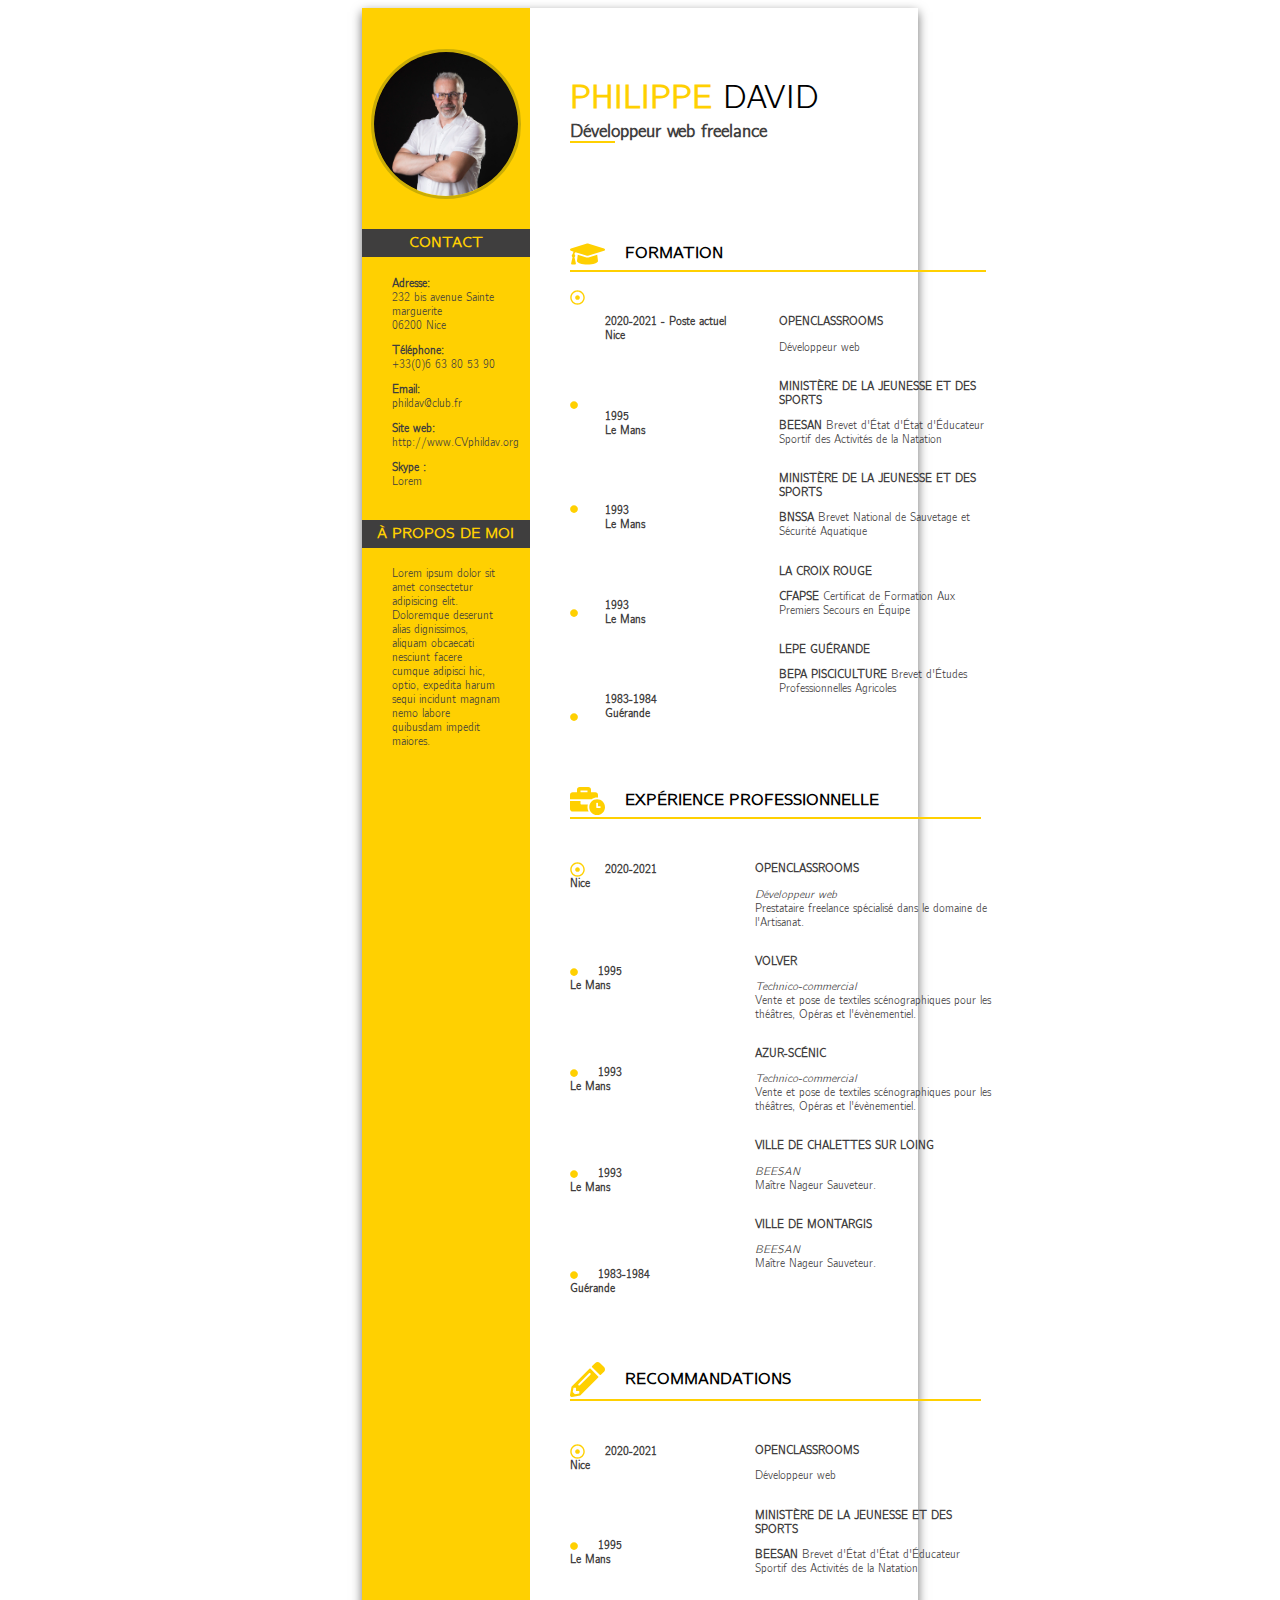
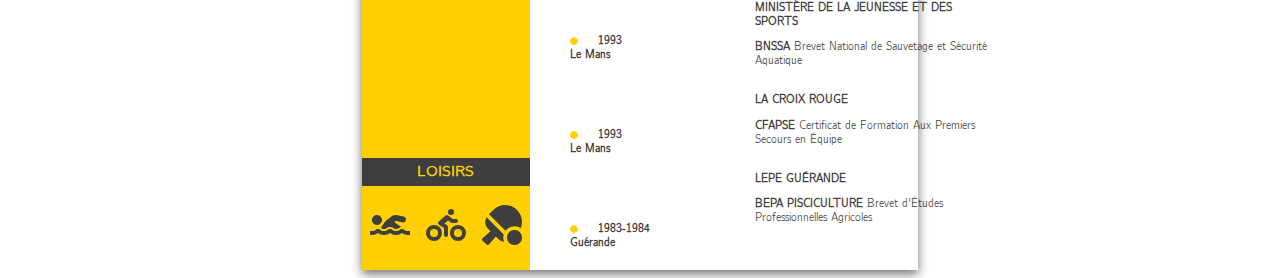
==== commit 83e0b71a: "modif  conteneur" ====
--- a/index.html
+++ b/index.html
@@ -42,80 +42,81 @@
 				<H2>Développeur web freelance</H2>
 				<div class="trait_dessous_develo"></div>
 			</header>
-		<div class="parcourt">
-			<section id="formation"><!-- formation -->
-				<H3><img src="images/graduation-cap-solid.svg" alt="icon_formation" class="ico_formation">Formation</H3>
-				<div class="trait_dessous_formation"></div>
-				<div class="dates_detail">
-					<div class="icons_left">
-						<img src="images/dot-circle-regular.svg" alt="actuel" class="ico_actuel">
-						<img src="images/circle-solid.svg" alt="ancien_poste" class="ico_ancien">
-						<img src="images/circle-solid.svg" alt="ancien_poste" class="ico_ancien">
-						<img src="images/circle-solid.svg" alt="ancien_poste" class="ico_ancien">
-						<img src="images/circle-solid.svg" alt="ancien_poste" class="ico_ancien">
+			<div class="parcourt">
+				<section id="formation"><!-- formation -->
+					<H3><img src="images/graduation-cap-solid.svg" alt="icon_formation" class="ico_formation">Formation</H3>
+					<div class="trait_dessous_formation"></div>
+					<div class="dates_detail">
+						<div class="icons_left">
+							<img src="images/dot-circle-regular.svg" alt="actuel" class="ico_actuel">
+							<img src="images/circle-solid.svg" alt="ancien_poste" class="ico_ancien">
+							<img src="images/circle-solid.svg" alt="ancien_poste" class="ico_ancien">
+							<img src="images/circle-solid.svg" alt="ancien_poste" class="ico_ancien">
+							<img src="images/circle-solid.svg" alt="ancien_poste" class="ico_ancien">
+						</div>
+
+						<div class="petite">
+							<strong>2020-2021 - Poste actuel<br />Nice<br /></strong>
+							<strong>1995<br />Le Mans<br /></strong>
+							<strong>1993<br />Le Mans<br /></strong>
+							<strong>1993<br />Le Mans<br /></strong>
+							<strong>1983-1984<br />Guérande<br /></strong>
+						</div>
+
+						<div class="grande">
+							<strong>OpenClassRooms</strong><p>Développeur web</p><br />
+							<strong>Ministère de la Jeunesse et des Sports</strong><p><strong>BEESAN </strong> Brevet d'État d'État d'Éducateur Sportif des Activités de la Natation</p><br />
+							<strong>Ministère de la Jeunesse et des Sports</strong><p><strong>BNSSA </strong>Brevet National de Sauvetage et Sécurité Aquatique</p><br />
+							<strong>La croix rouge</strong><p><strong>CFAPSE </strong>Certificat de Formation Aux Premiers Secours en Équipe</p><br />
+							<strong>LEPE Guérande</strong><p><strong>BEPA Pisciculture </strong>Brevet d'Études Professionnelles Agricoles</p><br />
+						</div>
 					</div>
+				</section>
 
-					<div class="petite">
-						<strong>2020-2021 - Poste actuel<br />Nice<br /></strong>
-						<strong>1995<br />Le Mans<br /></strong>
-						<strong>1993<br />Le Mans<br /></strong>
-						<strong>1993<br />Le Mans<br /></strong>
-						<strong>1983-1984<br />Guérande<br /></strong>
+				<section id="experience"><!-- expérience -->
+					<H3><img src="images/business-time-solid.svg" alt="icon_business" class="ico_business">Expérience professionnelle</H3>
+					<div class="trait_dessous_experience"></div>
+					<div class="dates_detail">
+						<div class="petite">
+							<strong><img src="images/dot-circle-regular.svg" alt="actuel" class="ico_actuel">2020-2021<br />Nice<br /></strong>
+							<strong><img src="images/circle-solid.svg" alt="ancien_poste" class="ico_ancien">1995<br />Le Mans<br /></strong>
+							<strong><img src="images/circle-solid.svg" alt="ancien_poste" class="ico_ancien">1993<br />Le Mans<br /></strong>
+							<strong><img src="images/circle-solid.svg" alt="ancien_poste" class="ico_ancien">1993<br />Le Mans<br /></strong>
+							<strong><img src="images/circle-solid.svg" alt="ancien_poste" class="ico_ancien">1983-1984<br />Guérande<br /></strong>
+						</div>
+
+						<div class="grande">
+							<strong>OpenClassRooms</strong><p><em>Développeur web</em><br />Prestataire freelance spécialisé dans le domaine de l'Artisanat.</p><br />
+							<strong>Volver</strong><p><em>Technico-commercial</em><br />Vente et pose de textiles scénographiques pour les théâtres, Opéras et l'évènementiel.</p><br />
+							<strong>Azur-scénic</strong><p><em>Technico-commercial</em><br />Vente et pose de textiles scénographiques pour les théâtres, Opéras et l'évènementiel.</p><br />
+							<strong>Ville de Chalettes sur Loing</strong><p><em>BEESAN</em><br />Maître Nageur Sauveteur.</p><br />
+							<strong>Ville de Montargis</strong><p><em>BEESAN</em><br />Maître Nageur Sauveteur.</p><br />
+						</div>
 					</div>
+				</section>
+			
+				<section id="recommandations"><!-- recommandations -->
+					<H3><img src="images/pencil-alt-solid.svg" alt="icon_recommandations" class="ico_recommandations">Recommandations</H3>
+					<div class="trait_dessous_recommandations"></div>
+					<div class="dates_detail">
+						<div class="petite">
+							<strong><img src="images/dot-circle-regular.svg" alt="actuel" class="ico_actuel">2020-2021<br />Nice<br /></strong>
+							<strong><img src="images/circle-solid.svg" alt="ancien_poste" class="ico_ancien">1995<br />Le Mans<br /></strong>
+							<strong><img src="images/circle-solid.svg" alt="ancien_poste" class="ico_ancien">1993<br />Le Mans<br /></strong>
+							<strong><img src="images/circle-solid.svg" alt="ancien_poste" class="ico_ancien">1993<br />Le Mans<br /></strong>
+							<strong><img src="images/circle-solid.svg" alt="ancien_poste" class="ico_ancien">1983-1984<br />Guérande<br /></strong>
+						</div>
 
-					<div class="grande">
-						<strong>OpenClassRooms</strong><p>Développeur web</p><br />
-						<strong>Ministère de la Jeunesse et des Sports</strong><p><strong>BEESAN </strong> Brevet d'État d'État d'Éducateur Sportif des Activités de la Natation</p><br />
-						<strong>Ministère de la Jeunesse et des Sports</strong><p><strong>BNSSA </strong>Brevet National de Sauvetage et Sécurité Aquatique</p><br />
-						<strong>La croix rouge</strong><p><strong>CFAPSE </strong>Certificat de Formation Aux Premiers Secours en Équipe</p><br />
-						<strong>LEPE Guérande</strong><p><strong>BEPA Pisciculture </strong>Brevet d'Études Professionnelles Agricoles</p><br />
+						<div class="grande">
+							<strong>OpenClassRooms</strong><p>Développeur web</p><br />
+							<strong>Ministère de la Jeunesse et des Sports</strong><p><strong>BEESAN </strong> Brevet d'État d'État d'Éducateur Sportif des Activités de la Natation</p><br />
+							<strong>Ministère de la Jeunesse et des Sports</strong><p><strong>BNSSA </strong>Brevet National de Sauvetage et Sécurité Aquatique</p><br />
+							<strong>La croix rouge</strong><p><strong>CFAPSE </strong>Certificat de Formation Aux Premiers Secours en Équipe</p><br />
+							<strong>LEPE Guérande</strong><p><strong>BEPA Pisciculture </strong>Brevet d'Études Professionnelles Agricoles</p><br />
+						</div>
 					</div>
-				</div>
-			</section>
-
-			<section id="experience"><!-- expérience -->
-				<H3><img src="images/business-time-solid.svg" alt="icon_business" class="ico_business">Expérience professionnelle</H3>
-				<div class="trait_dessous_experience"></div>
-				<div class="dates_detail">
-					<div class="petite">
-						<strong><img src="images/dot-circle-regular.svg" alt="actuel" class="ico_actuel">2020-2021<br />Nice<br /></strong>
-						<strong><img src="images/circle-solid.svg" alt="ancien_poste" class="ico_ancien">1995<br />Le Mans<br /></strong>
-						<strong><img src="images/circle-solid.svg" alt="ancien_poste" class="ico_ancien">1993<br />Le Mans<br /></strong>
-						<strong><img src="images/circle-solid.svg" alt="ancien_poste" class="ico_ancien">1993<br />Le Mans<br /></strong>
-						<strong><img src="images/circle-solid.svg" alt="ancien_poste" class="ico_ancien">1983-1984<br />Guérande<br /></strong>
-					</div>
-
-					<div class="grande">
-						<strong>OpenClassRooms</strong><p><em>Développeur web</em><br />Prestataire freelance spécialisé dans le domaine de l'Artisanat.</p><br />
-						<strong>Volver</strong><p><em>Technico-commercial</em><br />Vente et pose de textiles scénographiques pour les théâtres, Opéras et l'évènementiel.</p><br />
-						<strong>Azur-scénic</strong><p><em>Technico-commercial</em><br />Vente et pose de textiles scénographiques pour les théâtres, Opéras et l'évènementiel.</p><br />
-						<strong>Ville de Chalettes sur Loing</strong><p><em>BEESAN</em><br />Maître Nageur Sauveteur.</p><br />
-						<strong>Ville de Montargis</strong><p><em>BEESAN</em><br />Maître Nageur Sauveteur.</p><br />
-					</div>
-				</div>
-			</section>
-			
-			<section id="recommandations"><!-- recommandations -->
-				<H3><img src="images/pencil-alt-solid.svg" alt="icon_recommandations" class="ico_recommandations">Recommandations</H3>
-				<div class="trait_dessous_recommandations"></div>
-				<div class="dates_detail">
-					<div class="petite">
-						<strong><img src="images/dot-circle-regular.svg" alt="actuel" class="ico_actuel">2020-2021<br />Nice<br /></strong>
-						<strong><img src="images/circle-solid.svg" alt="ancien_poste" class="ico_ancien">1995<br />Le Mans<br /></strong>
-						<strong><img src="images/circle-solid.svg" alt="ancien_poste" class="ico_ancien">1993<br />Le Mans<br /></strong>
-						<strong><img src="images/circle-solid.svg" alt="ancien_poste" class="ico_ancien">1993<br />Le Mans<br /></strong>
-						<strong><img src="images/circle-solid.svg" alt="ancien_poste" class="ico_ancien">1983-1984<br />Guérande<br /></strong>
-					</div>
-
-					<div class="grande">
-						<strong>OpenClassRooms</strong><p>Développeur web</p><br />
-						<strong>Ministère de la Jeunesse et des Sports</strong><p><strong>BEESAN </strong> Brevet d'État d'État d'Éducateur Sportif des Activités de la Natation</p><br />
-						<strong>Ministère de la Jeunesse et des Sports</strong><p><strong>BNSSA </strong>Brevet National de Sauvetage et Sécurité Aquatique</p><br />
-						<strong>La croix rouge</strong><p><strong>CFAPSE </strong>Certificat de Formation Aux Premiers Secours en Équipe</p><br />
-						<strong>LEPE Guérande</strong><p><strong>BEPA Pisciculture </strong>Brevet d'Études Professionnelles Agricoles</p><br />
-					</div>
-				</div>
-			</section>
+				</section>
+			</div>
 		</div>
 
 	</div>
--- a/style.css
+++ b/style.css
@@ -36,7 +36,7 @@
 	display: flex;
 	flex-direction: column;
 	flex-grow: 1;
-	height: 100%;
+	height: auto;
 }
 
 .photo_identite
@@ -132,7 +132,7 @@
 {
 	margin-top: 65px;
 	margin-left: 9%;
-	width: auto;
+	width: 445px;
 
 }
 
@@ -174,7 +174,6 @@
 	flex-direction: column;
 	margin-left: 9%;
 	margin-top: 50px;
-
 }
 
 #formation
@@ -201,46 +200,36 @@
 #contact
 {
 	margin-top: 20px;
-}
-
-#contact, #apropos
+	flex-grow: 0;
+}
+
+#apropos
+{
+	flex-grow: 1;
+}
+#loisirs
+{
+	bottom: 0px;
+	position: relative;
+	flex-grow: 0;
+}
+
+#contact, #apropos, #loisirs
 {
 	font-size: 0.7em;
 }
 
-#loisirs
-{
-	bottom: 40px;
-}
-
 #icons
 {
-	padding-left: 25px;
-	padding-right: 25px;
 	padding-bottom: 25px;
 	display: flex;
-	justify-content: space-between;
-}
-
-.natation
+	justify-content: space-around;
+}
+
+.natation, .vtt, .ping_pong
 {
 	width: 40px;
-	height: 32px;
-	background-repeat: no-repeat;
-}
-
-.vtt
-{
-	width: 40px;
-	height: 32px;
-	background-repeat: no-repeat;
-
-}
-
-.ping_pong
-{
-	width: 40px;
-	height: 32px;
+	height: auto;
 	background-repeat: no-repeat;
 }
 
@@ -282,7 +271,6 @@
 	display: flex;
 	justify-content: space-between;
 	vertical-align: top;
-	ali
 }
 
 .icons_left
@@ -326,8 +314,31 @@
 
 @media all and (max-width: 480px)
 {
-	header {width: 387px;}
-	.liseret {width: 387px;}
-	.conteneur {width: 100%;}
-	.bloc_page{flex-direction: column-reverse; width: 100%; box-shadow: none; margin-left: 0;}
-}
+	header {min-width: 100%;}
+	.liseret {min-width: 100%;}
+	.conteneur {min-width: 100%; margin-bottom: 50px;}
+	.bloc_page{flex-direction: column-reverse; min-width: 100%; box-shadow: 0 3px 6px black;}
+	body {max-width: 480px;}
+	#icons {height: 80px;}
+	.photo_identite {max-width: 13rem; top: 50px;}
+	h4 {font-size: 2em; padding: 10px;}
+	#contact { margin-top: 45px;}
+	.natation, .vtt, .ping_pong {width: 50px; height: auto;}
+	#apropos {height: 400px;}
+}
+
+@media all and (min-width: 481px) and (max-width: 699px)
+{
+	header {min-width: 100%;}
+	.liseret {min-width: 100%;}
+	.conteneur {min-width: 100%; margin-bottom: 50px;}
+	.bloc_page{flex-direction: column-reverse; min-width: 100%; box-shadow: 0 3px 6px black;}
+	body {max-width: 699px;}
+	#icons {height: 100px;}
+	.parcourt {min-width: 90%;}
+	.photo_identite {max-width: 15rem; top: 50px; bottom: 50px;}
+	#contact { margin-top: 55px;}
+	h4 {font-size: 2em; padding: 10px;}
+	.natation, .vtt, .ping_pong {width: 70px; height: auto;}
+	#apropos {height: 400px;}
+}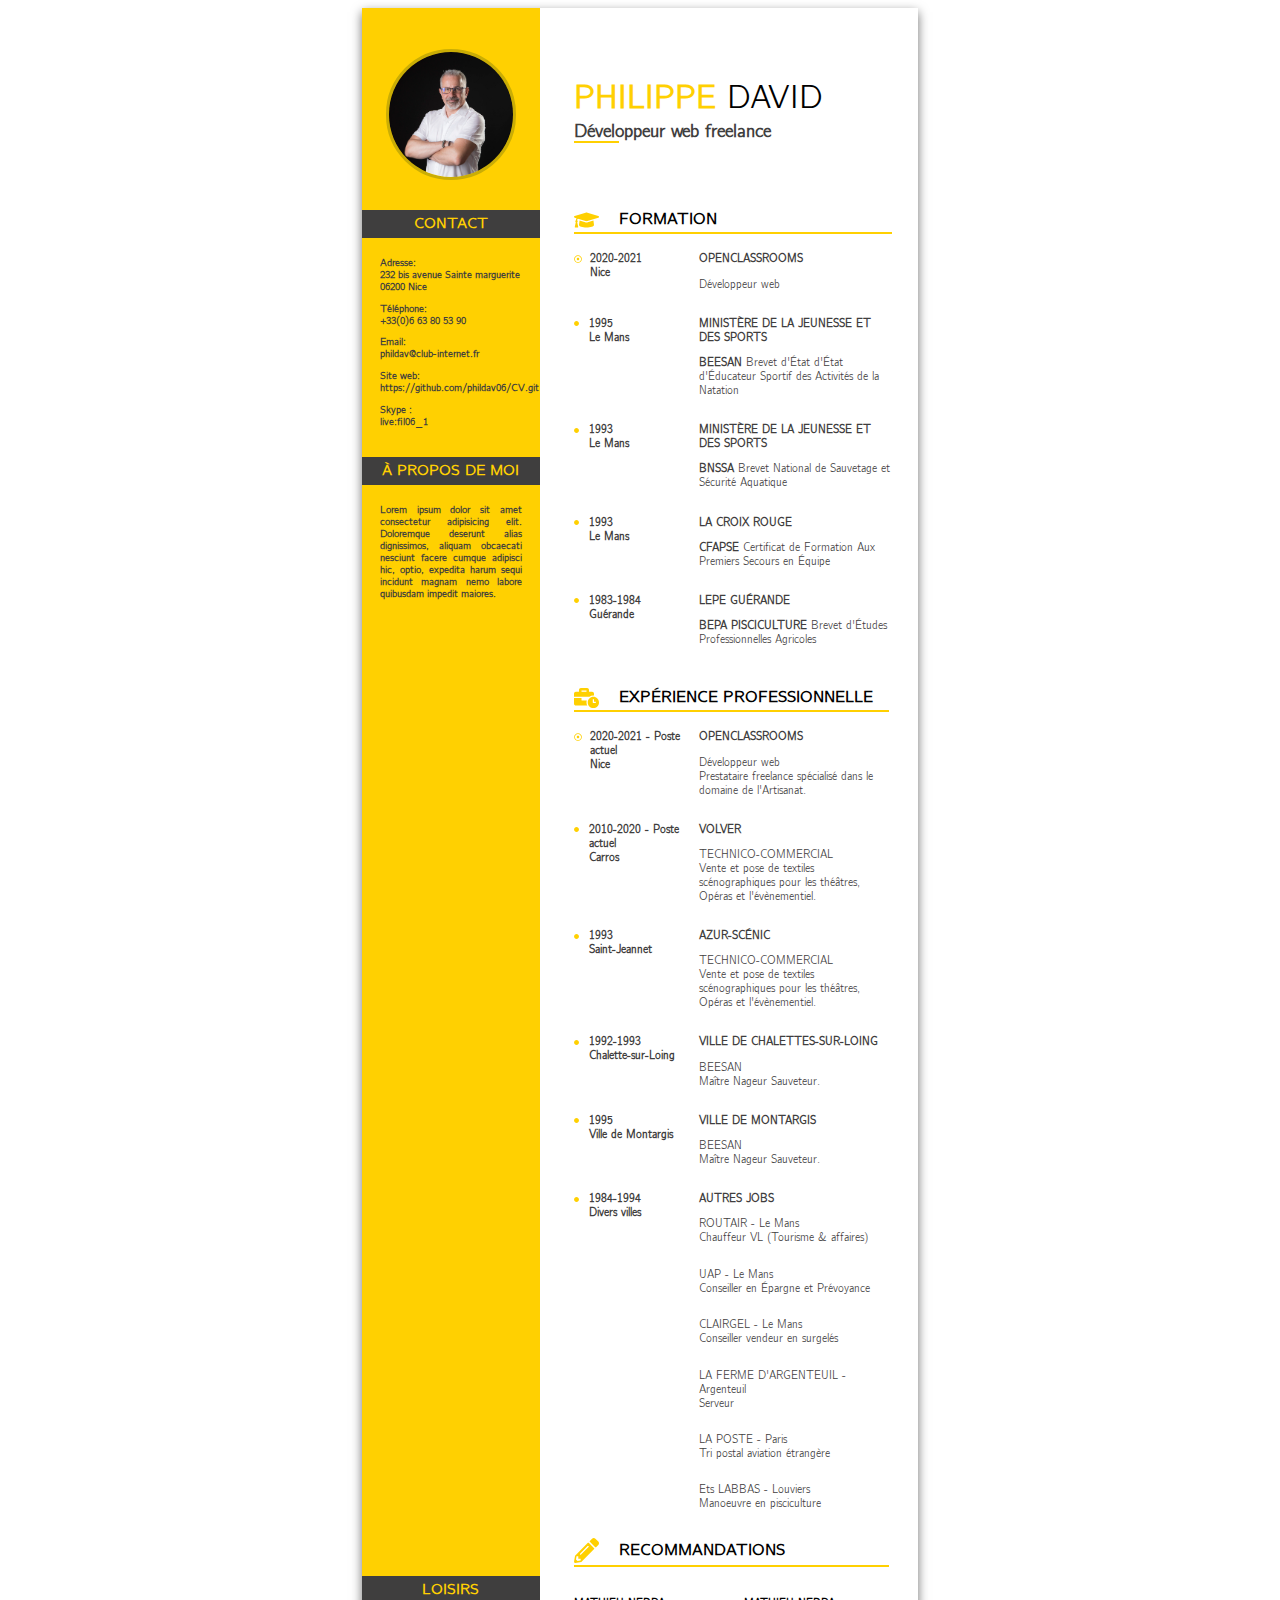
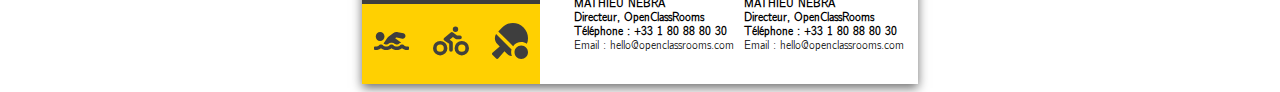
==== commit a58f1a13: "Modifications des sections" ====
--- a/index.html
+++ b/index.html
@@ -14,16 +14,16 @@
 			<p><a href="images/Philippe_DAVID.jpg" target="_blank"><img src="images/Philippe_DAVID_small.jpg" class="photo_identite" alt="Photo de Philippe DAVID" /></a></p>
 			<section id="contact">
 				<h4 id="titre1">Contact</h4>
-				<p id="adress"><strong>Adresse:</strong><br />232 bis avenue Sainte marguerite<br /> 06200 Nice</p>
-				<p id="tel"><strong>Téléphone:</strong><br />+33(0)6 63 80 53 90</p>
-				<p id="email"><strong>Email:</strong><br />phildav@club.fr</p>
-				<p id="site"><strong>Site web:</strong><br />http://www.CVphildav.org</p>
-				<p id="skype"><strong>Skype :</strong><br />Lorem</p>
+				<p id="adress"><strong>Adresse:</strong><br /><strong>232 bis avenue Sainte marguerite</strong><br /><strong>06200 Nice</strong></p>
+				<p id="tel"><strong>Téléphone:</strong><br /><strong>+33(0)6 63 80 53 90</strong></p>
+				<p id="email"><strong>Email:</strong><br /><strong>phildav@club-internet.fr</strong></p>
+				<p id="site"><strong>Site web:</strong><br /><strong>https://github.com/phildav06/CV.git</strong></p>
+				<p id="skype"><strong>Skype :</strong><br /><strong>live:fil06_1</strong></p>
 			</section>
 
 			<section id="apropos">
 				<h4 id="titre2">à propos de moi</h4>
-				<p id="text1">Lorem ipsum dolor sit amet consectetur adipisicing elit. Doloremque deserunt alias dignissimos, aliquam obcaecati nesciunt facere cumque adipisci hic, optio, expedita harum sequi incidunt magnam nemo labore quibusdam impedit maiores.</p>
+				<p id="text1"><strong>Lorem ipsum dolor sit amet consectetur adipisicing elit. Doloremque deserunt alias dignissimos, aliquam obcaecati nesciunt facere cumque adipisci hic, optio, expedita harum sequi incidunt magnam nemo labore quibusdam impedit maiores.</strong></p>
 			</section>
 
 			<section id="loisirs">
@@ -45,29 +45,80 @@
 			<div class="parcourt">
 				<section id="formation"><!-- formation -->
 					<H3><img src="images/graduation-cap-solid.svg" alt="icon_formation" class="ico_formation">Formation</H3>
+					
 					<div class="trait_dessous_formation"></div>
+
+					<!-- détail 1-->
 					<div class="dates_detail">
 						<div class="icons_left">
 							<img src="images/dot-circle-regular.svg" alt="actuel" class="ico_actuel">
-							<img src="images/circle-solid.svg" alt="ancien_poste" class="ico_ancien">
-							<img src="images/circle-solid.svg" alt="ancien_poste" class="ico_ancien">
-							<img src="images/circle-solid.svg" alt="ancien_poste" class="ico_ancien">
-							<img src="images/circle-solid.svg" alt="ancien_poste" class="ico_ancien">
-						</div>
-
-						<div class="petite">
-							<strong>2020-2021 - Poste actuel<br />Nice<br /></strong>
+						</div>
+
+						<div class="petite">
+							<strong>2020-2021<br />Nice<br /></strong>
+						</div>
+
+						<div class="grande">
+							<strong>OpenClassRooms</strong><p>Développeur web</p><br />
+						</div>
+					</div>
+
+					<!-- détail 2-->
+					<div class="dates_detail">
+						<div class="icons_left">
+							<img src="images/circle-solid.svg" alt="ancien_poste" class="ico_ancien">
+						</div>
+
+						<div class="petite">
 							<strong>1995<br />Le Mans<br /></strong>
+						</div>
+
+						<div class="grande">
+							<strong>Ministère de la Jeunesse et des Sports</strong><p><strong>BEESAN </strong> Brevet d'État d'État d'Éducateur Sportif des Activités de la Natation</p><br />
+						</div>
+					</div>
+
+					<!-- détail 3-->
+					<div class="dates_detail">
+						<div class="icons_left">
+							<img src="images/circle-solid.svg" alt="ancien_poste" class="ico_ancien">
+						</div>
+
+						<div class="petite">
 							<strong>1993<br />Le Mans<br /></strong>
+						</div>
+
+						<div class="grande">
+							<strong>Ministère de la Jeunesse et des Sports</strong><p><strong>BNSSA </strong>Brevet National de Sauvetage et Sécurité Aquatique</p><br />
+						</div>
+					</div>
+
+					<!-- détail 4-->
+					<div class="dates_detail">
+						<div class="icons_left">
+							<img src="images/circle-solid.svg" alt="ancien_poste" class="ico_ancien">
+						</div>
+
+						<div class="petite">
 							<strong>1993<br />Le Mans<br /></strong>
+						</div>
+						
+						<div class="grande">
+							<strong>La croix rouge</strong><p><strong>CFAPSE </strong>Certificat de Formation Aux Premiers Secours en Équipe</p><br />
+						</div>
+					</div>
+
+					<!-- détail 5-->
+					<div class="dates_detail">
+						<div class="icons_left">
+							<img src="images/circle-solid.svg" alt="ancien_poste" class="ico_ancien">
+						</div>
+
+						<div class="petite">
 							<strong>1983-1984<br />Guérande<br /></strong>
 						</div>
 
 						<div class="grande">
-							<strong>OpenClassRooms</strong><p>Développeur web</p><br />
-							<strong>Ministère de la Jeunesse et des Sports</strong><p><strong>BEESAN </strong> Brevet d'État d'État d'Éducateur Sportif des Activités de la Natation</p><br />
-							<strong>Ministère de la Jeunesse et des Sports</strong><p><strong>BNSSA </strong>Brevet National de Sauvetage et Sécurité Aquatique</p><br />
-							<strong>La croix rouge</strong><p><strong>CFAPSE </strong>Certificat de Formation Aux Premiers Secours en Équipe</p><br />
 							<strong>LEPE Guérande</strong><p><strong>BEPA Pisciculture </strong>Brevet d'Études Professionnelles Agricoles</p><br />
 						</div>
 					</div>
@@ -76,43 +127,113 @@
 				<section id="experience"><!-- expérience -->
 					<H3><img src="images/business-time-solid.svg" alt="icon_business" class="ico_business">Expérience professionnelle</H3>
 					<div class="trait_dessous_experience"></div>
-					<div class="dates_detail">
-						<div class="petite">
-							<strong><img src="images/dot-circle-regular.svg" alt="actuel" class="ico_actuel">2020-2021<br />Nice<br /></strong>
-							<strong><img src="images/circle-solid.svg" alt="ancien_poste" class="ico_ancien">1995<br />Le Mans<br /></strong>
-							<strong><img src="images/circle-solid.svg" alt="ancien_poste" class="ico_ancien">1993<br />Le Mans<br /></strong>
-							<strong><img src="images/circle-solid.svg" alt="ancien_poste" class="ico_ancien">1993<br />Le Mans<br /></strong>
-							<strong><img src="images/circle-solid.svg" alt="ancien_poste" class="ico_ancien">1983-1984<br />Guérande<br /></strong>
-						</div>
-
-						<div class="grande">
-							<strong>OpenClassRooms</strong><p><em>Développeur web</em><br />Prestataire freelance spécialisé dans le domaine de l'Artisanat.</p><br />
-							<strong>Volver</strong><p><em>Technico-commercial</em><br />Vente et pose de textiles scénographiques pour les théâtres, Opéras et l'évènementiel.</p><br />
-							<strong>Azur-scénic</strong><p><em>Technico-commercial</em><br />Vente et pose de textiles scénographiques pour les théâtres, Opéras et l'évènementiel.</p><br />
-							<strong>Ville de Chalettes sur Loing</strong><p><em>BEESAN</em><br />Maître Nageur Sauveteur.</p><br />
-							<strong>Ville de Montargis</strong><p><em>BEESAN</em><br />Maître Nageur Sauveteur.</p><br />
-						</div>
-					</div>
+					
+					<!-- détail 1-->
+					<div class="dates_detail">
+						<div class="icons_left">
+							<img src="images/dot-circle-regular.svg" alt="actuel" class="ico_actuel">
+						</div>
+
+						<div class="petite">
+							<strong>2020-2021 - Poste actuel<br />Nice<br /></strong>
+						</div>
+
+						<div class="grande">
+							<strong>OpenClassRooms</strong><p>Développeur web<br />Prestataire freelance spécialisé dans le domaine de l'Artisanat.</p><br />
+						</div>
+					</div>
+
+					<!-- détail 2-->
+					<div class="dates_detail">
+						<div class="icons_left">
+							<img src="images/circle-solid.svg" alt="ancien_poste" class="ico_ancien">
+						</div>
+
+						<div class="petite">
+							<strong>2010-2020 - Poste actuel<br />Carros<br /></strong>
+						</div>
+
+						<div class="grande">
+							<strong>Volver</strong><p>TECHNICO-COMMERCIAL<br />Vente et pose de textiles scénographiques pour les théâtres, Opéras et l'évènementiel.</p><br />
+						</div>
+					</div>
+
+					<!-- détail 3-->
+					<div class="dates_detail">
+						<div class="icons_left">
+							<img src="images/circle-solid.svg" alt="ancien_poste" class="ico_ancien">
+						</div>
+
+						<div class="petite">
+							<strong>1993<br />Saint-Jeannet<br /></strong>
+						</div>
+
+						<div class="grande">
+							<strong>Azur-Scénic</strong><p>TECHNICO-COMMERCIAL<br />Vente et pose de textiles scénographiques pour les théâtres, Opéras et l'évènementiel.</p><br />
+						</div>
+					</div>
+
+					<!-- détail 4-->
+					<div class="dates_detail">
+						<div class="icons_left">
+							<img src="images/circle-solid.svg" alt="ancien_poste" class="ico_ancien">
+						</div>
+
+						<div class="petite">
+							<strong>1992-1993<br />Chalette-sur-Loing<br /></strong>
+						</div>
+
+						<div class="grande">
+							<strong>Ville de Chalettes-sur-Loing</strong><p>BEESAN<br />Maître Nageur Sauveteur.</p><br />
+						</div>
+					</div>
+
+					<!-- détail 5-->
+					<div class="dates_detail">
+						<div class="icons_left">
+							<img src="images/circle-solid.svg" alt="ancien_poste" class="ico_ancien">
+						</div>
+
+						<div class="petite">
+							<strong>1995<br />Ville de Montargis<br /></strong>
+						</div>
+
+						<div class="grande">
+							<strong>Ville de Montargis</strong><p>BEESAN<br />Maître Nageur Sauveteur.</p><br />
+						</div>
+					</div>
+
+					<!-- détail 6-->
+					<div class="dates_detail">
+						<div class="icons_left">
+							<img src="images/circle-solid.svg" alt="ancien_poste" class="ico_ancien">
+						</div>
+
+						<div class="petite">
+							<strong>1984-1994<br />Divers villes<br /></strong>
+						</div>
+
+						<div class="grande">
+							<strong>Autres jobs</strong><p>ROUTAIR - Le Mans<br />Chauffeur VL (Tourisme & affaires)</p>
+							<p>UAP - Le Mans<br />Conseiller en Épargne et Prévoyance</p>
+							<p>CLAIRGEL - Le Mans<br />Conseiller vendeur en surgelés</p>
+							<p>LA FERME D'ARGENTEUIL - Argenteuil<br />Serveur</p>
+							<p>LA POSTE - Paris<br />Tri postal aviation étrangère</p>
+							<p>Ets LABBAS - Louviers<br />Manoeuvre en pisciculture</p>
+						</div>
+					</div>					
 				</section>
 			
 				<section id="recommandations"><!-- recommandations -->
 					<H3><img src="images/pencil-alt-solid.svg" alt="icon_recommandations" class="ico_recommandations">Recommandations</H3>
 					<div class="trait_dessous_recommandations"></div>
-					<div class="dates_detail">
-						<div class="petite">
-							<strong><img src="images/dot-circle-regular.svg" alt="actuel" class="ico_actuel">2020-2021<br />Nice<br /></strong>
-							<strong><img src="images/circle-solid.svg" alt="ancien_poste" class="ico_ancien">1995<br />Le Mans<br /></strong>
-							<strong><img src="images/circle-solid.svg" alt="ancien_poste" class="ico_ancien">1993<br />Le Mans<br /></strong>
-							<strong><img src="images/circle-solid.svg" alt="ancien_poste" class="ico_ancien">1993<br />Le Mans<br /></strong>
-							<strong><img src="images/circle-solid.svg" alt="ancien_poste" class="ico_ancien">1983-1984<br />Guérande<br /></strong>
-						</div>
-
-						<div class="grande">
-							<strong>OpenClassRooms</strong><p>Développeur web</p><br />
-							<strong>Ministère de la Jeunesse et des Sports</strong><p><strong>BEESAN </strong> Brevet d'État d'État d'Éducateur Sportif des Activités de la Natation</p><br />
-							<strong>Ministère de la Jeunesse et des Sports</strong><p><strong>BNSSA </strong>Brevet National de Sauvetage et Sécurité Aquatique</p><br />
-							<strong>La croix rouge</strong><p><strong>CFAPSE </strong>Certificat de Formation Aux Premiers Secours en Équipe</p><br />
-							<strong>LEPE Guérande</strong><p><strong>BEPA Pisciculture </strong>Brevet d'Études Professionnelles Agricoles</p><br />
+					<div class="agences">
+						<div class="left">
+							<p><strong>MATHIEU NEBRA<br />Directeur, OpenClassRooms<br />Téléphone : +33 1 80 88 80 30</strong><br />Email : hello@openclassrooms.com</p>
+						</div>
+
+						<div class="right">
+							<p><strong>MATHIEU NEBRA<br />Directeur, OpenClassRooms<br />Téléphone : +33 1 80 88 80 30</strong><br />Email : hello@openclassrooms.com</p>
 						</div>
 					</div>
 				</section>
--- a/style.css
+++ b/style.css
@@ -29,7 +29,7 @@
 .liseret
 {
 	background-color:rgb(255, 208, 1);
-	width: 10.5rem;
+	width: 23%;
 	text-align: left;
 	vertical-align: top;
 	color: rgb(63, 62, 62);
@@ -41,7 +41,7 @@
 
 .photo_identite
 {
-	max-width: 9rem;
+	width: 70%;
 	border-radius:100%;
 	-webkit-border-radius:100%;
 	-moz-border-radius:100%;
@@ -126,19 +126,20 @@
 	margin-bottom: 20px;
 	flex-grow: 2;
 	justify-content: center;
+	width: 50%;
 }
 
 .parcourt
 {
-	margin-top: 65px;
+	margin-top: 35px;
 	margin-left: 9%;
-	width: 445px;
+	width: 90%;
 
 }
 
 .ico_formation, .ico_business, .ico_recommandations
 {
-	width: 35px;
+	width: 25px;
 	height: auto;
 	vertical-align: middle;
 	margin-right: 20px;
@@ -146,26 +147,28 @@
 
 .ico_actuel
 {
-	width: 15px;
+	width: 8px;
 	height: auto;
 	vertical-align: middle;
-	margin-right: 20px;
-	align-items: flex-start;
+	margin-right: 8px;
 }
 
 .ico_ancien
 {
-	width: 8px;
+	width: 5px;
 	height: auto;
 	vertical-align: middle;
-	margin-right: 20px;
-	align-items: flex-start;
+	margin-right: 10px;
 }
 
 #adress, #tel, #email, #site, #skype, #text1
 {
-	padding-left: 30px;
-	padding-right: 30px;
+	padding-left: 10%;
+	padding-right: 10%;
+	font-size: 0.6rem;
+	position: relative;
+	width: 80%;
+	text-align: justify;
 }
 
 header
@@ -174,6 +177,7 @@
 	flex-direction: column;
 	margin-left: 9%;
 	margin-top: 50px;
+	width: 90%;
 }
 
 #formation
@@ -187,14 +191,12 @@
 {
 	display: flex;
 	flex-direction: column;
-	margin-top: 50px;
 }
 
 #recommandations
 {
 	display: flex;
 	flex-direction: column;
-	margin-top: 50px;
 }
 
 #contact
@@ -207,6 +209,7 @@
 {
 	flex-grow: 1;
 }
+
 #loisirs
 {
 	bottom: 0px;
@@ -228,7 +231,7 @@
 
 .natation, .vtt, .ping_pong
 {
-	width: 40px;
+	width: 20%;
 	height: auto;
 	background-repeat: no-repeat;
 }
@@ -271,31 +274,24 @@
 	display: flex;
 	justify-content: space-between;
 	vertical-align: top;
-}
-
-.icons_left
-{
-	display: flex;
-	flex-direction: column;
-	justify-content: space-between;
-}
+	align-items: baseline;
+	font-size: 70%;
+}
+
 
 .petite
 {
-	margin-top: 25px;
 	flex-grow: 0.9;
-	width: 145px;
+	width: 90px;
 	display: flex;
 	flex-direction: column;
 	justify-content: space-between;
 	color: rgb(63, 62, 62);
 	text-align: left;
-	font-size: 0.7em;
 }
 
 .grande
 {
-	margin-top: 25px;
 	flex-grow: 2;
 	width: 150px;
 	display: flex;
@@ -303,7 +299,6 @@
 	justify-content: space-between;
 	color: rgb(63, 62, 62);
 	text-align: left;
-	font-size: 0.7em;
 	padding-right: 22px;
 }
 
@@ -312,7 +307,20 @@
 	text-transform: uppercase;
 }
 
-@media all and (max-width: 480px)
+.agences
+{
+	display: flex;
+    flex-direction: row;
+    align-items: baseline;
+    justify-content: flex-start;
+    font-size: 70%;
+}
+
+.left
+{
+	width: 50%;
+}
+@media all and (max-width: 479px)
 {
 	header {min-width: 100%;}
 	.liseret {min-width: 100%;}
@@ -320,20 +328,25 @@
 	.bloc_page{flex-direction: column-reverse; min-width: 100%; box-shadow: 0 3px 6px black;}
 	body {max-width: 480px;}
 	#icons {height: 80px;}
-	.photo_identite {max-width: 13rem; top: 50px;}
-	h4 {font-size: 2em; padding: 10px;}
+	.photo_identite {max-width: 10rem; top: 40px;}
+	h1 {font-size: 1.8em;}
+	h2 {font-size: 1.2em;}
+	h3 {font-size: 0.7em;}
+	h4 {font-size: 1.2em; padding: 10px;}
+	.trait_dessous_formation .trait_dessous_experience .trait_dessous_recommandations{width: auto;}
 	#contact { margin-top: 45px;}
 	.natation, .vtt, .ping_pong {width: 50px; height: auto;}
 	#apropos {height: 400px;}
-}
-
-@media all and (min-width: 481px) and (max-width: 699px)
+
+}
+
+@media all and (min-width: 480px) and (max-width: 959px)
 {
 	header {min-width: 100%;}
 	.liseret {min-width: 100%;}
 	.conteneur {min-width: 100%; margin-bottom: 50px;}
 	.bloc_page{flex-direction: column-reverse; min-width: 100%; box-shadow: 0 3px 6px black;}
-	body {max-width: 699px;}
+	body {max-width: 960px;}
 	#icons {height: 100px;}
 	.parcourt {min-width: 90%;}
 	.photo_identite {max-width: 15rem; top: 50px; bottom: 50px;}
@@ -341,4 +354,5 @@
 	h4 {font-size: 2em; padding: 10px;}
 	.natation, .vtt, .ping_pong {width: 70px; height: auto;}
 	#apropos {height: 400px;}
-}+}
+
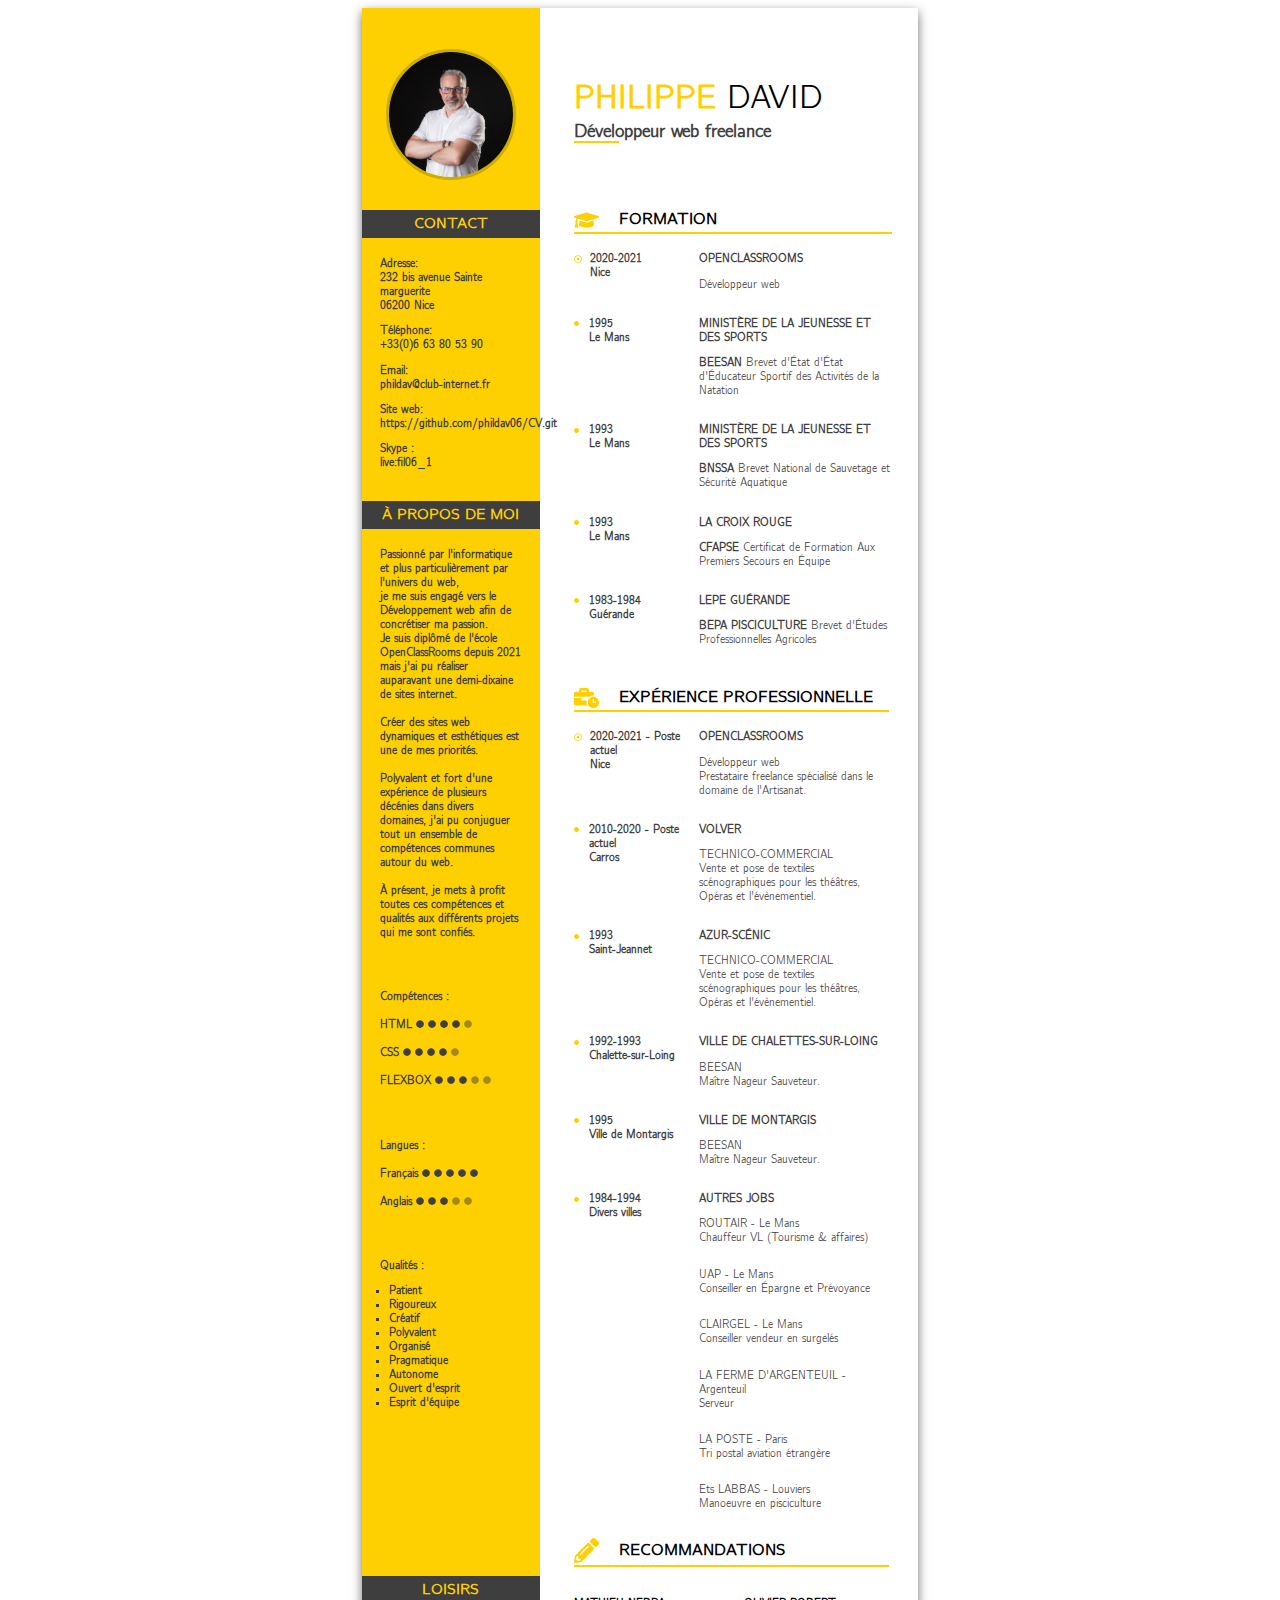
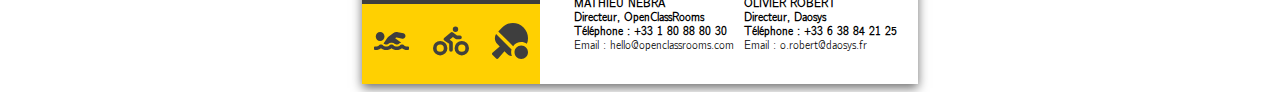
==== commit 0fa384f2: "Ajout de texte  à propos, modifs du responsive et finalisation" ====
--- a/index.html
+++ b/index.html
@@ -23,7 +23,43 @@
 
 			<section id="apropos">
 				<h4 id="titre2">à propos de moi</h4>
-				<p id="text1"><strong>Lorem ipsum dolor sit amet consectetur adipisicing elit. Doloremque deserunt alias dignissimos, aliquam obcaecati nesciunt facere cumque adipisci hic, optio, expedita harum sequi incidunt magnam nemo labore quibusdam impedit maiores.</strong></p>
+
+				<p id="text1">
+				Passionné par l'informatique et plus particulièrement par l'univers du web,<br />je me suis engagé vers le <strong>Développement web</strong> afin de concrétiser ma passion.<br />
+				Je suis diplômé de l'école OpenClassRooms depuis 2021 mais j'ai pu réaliser auparavant une demi-dixaine de sites internet.<br /><br />
+				<strong>Créer des sites web dynamiques et esthétiques est une de mes priorités.</strong><br /><br />
+				Polyvalent et fort d'une expérience de plusieurs décénies dans divers domaines, j'ai pu conjuguer tout un ensemble de compétences communes autour du web.<br /><br />
+				À présent, je mets à profit toutes ces compétences et qualités aux différents projets qui me sont confiés.<br /><br />
+				</p><br />
+
+				<p id="text2">
+				<strong>Compétences :</strong><br /><br />
+				<strong>HTML</strong><img src="images/circle-solid-grey1.svg" alt="" class="ico_grey1"><img src="images/circle-solid-grey1.svg" alt="" class="ico_grey1"><img src="images/circle-solid-grey1.svg" alt="" class="ico_grey1"><img src="images/circle-solid-grey1.svg" alt="" class="ico_grey1"><img src="images/circle-solid-grey2.svg" alt="" class="ico_grey2"><br /><br  />
+				<strong>CSS</strong><img src="images/circle-solid-grey1.svg" alt="" class="ico_grey1"><img src="images/circle-solid-grey1.svg" alt="" class="ico_grey1"><img src="images/circle-solid-grey1.svg" alt="" class="ico_grey1"><img src="images/circle-solid-grey1.svg" alt="" class="ico_grey1"><img src="images/circle-solid-grey2.svg" alt="" class="ico_grey2"><br /><br  />
+				<strong>FLEXBOX</strong><img src="images/circle-solid-grey1.svg" alt="" class="ico_grey1"><img src="images/circle-solid-grey1.svg" alt="" class="ico_grey1"><img src="images/circle-solid-grey1.svg" alt="" class="ico_grey2"><img src="images/circle-solid-grey2.svg" alt="" class="ico_grey1"><img src="images/circle-solid-grey2.svg" alt="" class="ico_grey2"><br /><br  />
+				</p><br />
+
+				<p id="text3">
+					<strong>Langues :</strong><br /><br />
+					<strong>Français</strong><img src="images/circle-solid-grey1.svg" alt="" class="ico_grey1"><img src="images/circle-solid-grey1.svg" alt="" class="ico_grey1"><img src="images/circle-solid-grey1.svg" alt="" class="ico_grey1"><img src="images/circle-solid-grey1.svg" alt="" class="ico_grey1"><img src="images/circle-solid-grey1.svg" alt="" class="ico_grey1"><br /><br  />
+					<strong>Anglais</strong><img src="images/circle-solid-grey1.svg" alt="" class="ico_grey1"><img src="images/circle-solid-grey1.svg" alt="" class="ico_grey1"><img src="images/circle-solid-grey1.svg" alt="" class="ico_grey1"><img src="images/circle-solid-grey2.svg" alt="" class="ico_grey2"><img src="images/circle-solid-grey2.svg" alt="" class="ico_grey2"><br /><br  />
+				</p><br />
+
+				<p id="text4">
+					<strong>Qualités :</strong></p>
+					<ul id="liste1">
+							<li>Patient</li>
+							<li>Rigoureux</li>
+							<li>Créatif</li>
+							<li>Polyvalent</li>
+							<li>Organisé</li>
+							<li>Pragmatique</li>
+							<li>Autonome</li>
+							<li>Ouvert d'esprit</li>
+							<li>Esprit d'équipe</li>
+					</ul>
+				
+
 			</section>
 
 			<section id="loisirs">
@@ -233,7 +269,7 @@
 						</div>
 
 						<div class="right">
-							<p><strong>MATHIEU NEBRA<br />Directeur, OpenClassRooms<br />Téléphone : +33 1 80 88 80 30</strong><br />Email : hello@openclassrooms.com</p>
+							<p><strong>OLIVIER ROBERT<br />Directeur, Daosys<br />Téléphone : +33 6 38 84 21 25</strong><br />Email : o.robert@daosys.fr</p>
 						</div>
 					</div>
 				</section>
--- a/style.css
+++ b/style.css
@@ -161,15 +161,37 @@
 	margin-right: 10px;
 }
 
-#adress, #tel, #email, #site, #skype, #text1
+#adress, #tel, #email, #site, #skype, #text1, #text2, #text3, #text4
 {
 	padding-left: 10%;
 	padding-right: 10%;
-	font-size: 0.6rem;
+	font-size: 0.7rem;
 	position: relative;
 	width: 80%;
-	text-align: justify;
-}
+	text-align: start;
+	font-weight: bold;
+}
+
+.ico_grey1, .ico_grey2
+{
+	width: 8px;
+	height: auto;
+	margin-left: 4px;
+}
+
+#liste1
+{
+	list-style-type: square;
+	padding-left: 15%;
+	padding-right: 10%;
+	font-size: 0.7rem;
+	position: relative;
+	width: 80%;
+	text-align: start;
+	font-weight: bold;
+}
+
+
 
 header
 {
@@ -323,7 +345,7 @@
 @media all and (max-width: 479px)
 {
 	header {min-width: 100%;}
-	.liseret {min-width: 100%;}
+	.liseret {min-width: 100%; font-size: 1em;}
 	.conteneur {min-width: 100%; margin-bottom: 50px;}
 	.bloc_page{flex-direction: column-reverse; min-width: 100%; box-shadow: 0 3px 6px black;}
 	body {max-width: 480px;}
@@ -336,8 +358,10 @@
 	.trait_dessous_formation .trait_dessous_experience .trait_dessous_recommandations{width: auto;}
 	#contact { margin-top: 45px;}
 	.natation, .vtt, .ping_pong {width: 50px; height: auto;}
-	#apropos {height: 400px;}
-
+	#apropos {height: auto;}
+	#adress, #tel, #email, #site, #skype, #text1, #text2, #text3, #text4, #liste1 {font-size: 0.8rem;}
+	.dates_detail {font-size: 60%;}
+	.agences {font-size: 60%;}
 }
 
 @media all and (min-width: 480px) and (max-width: 959px)
@@ -353,6 +377,10 @@
 	#contact { margin-top: 55px;}
 	h4 {font-size: 2em; padding: 10px;}
 	.natation, .vtt, .ping_pong {width: 70px; height: auto;}
-	#apropos {height: 400px;}
-}
-
+	#apropos {height: auto;}
+	#adress, #tel, #email, #site, #skype, #text1, #text2, #text3, #text4, #liste1 {font-size: 0.8rem;}
+	.dates_detail {font-size: 60%;}
+	.agences {font-size: 60%;}
+}
+
+
